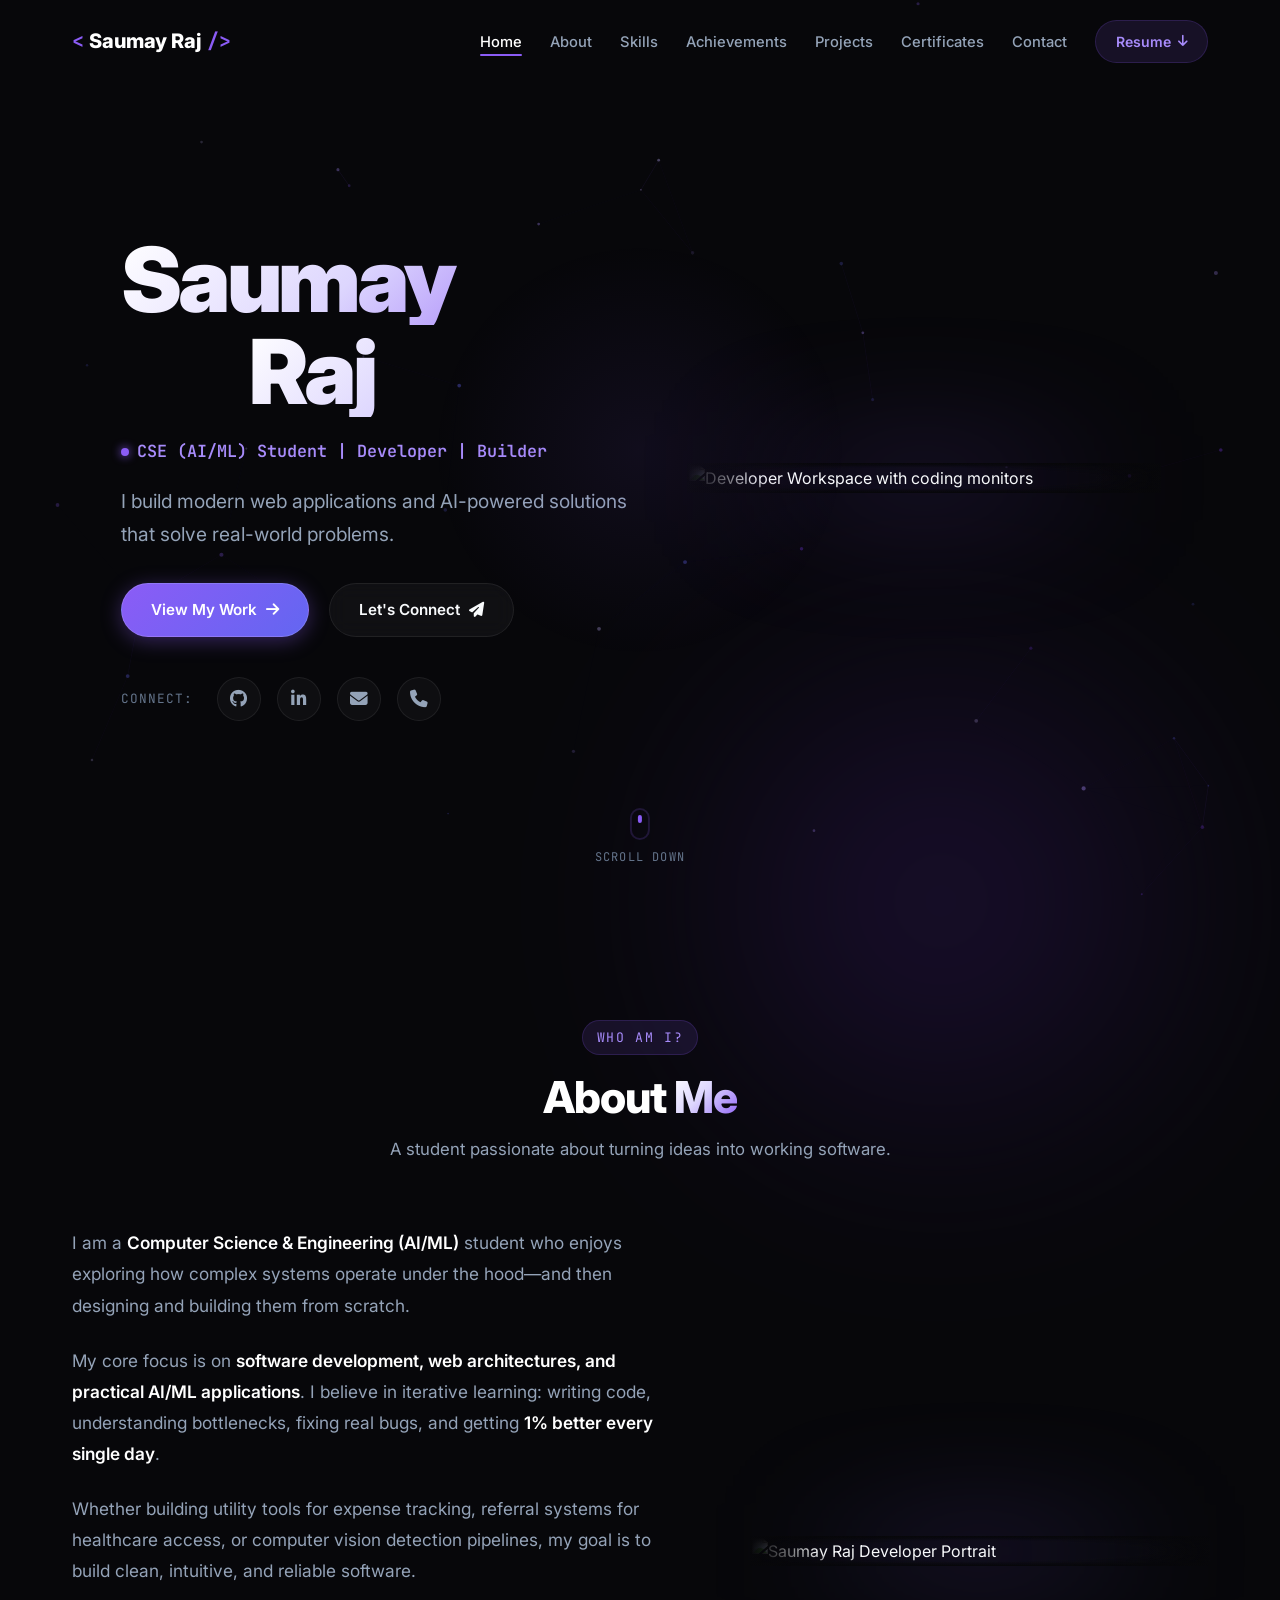
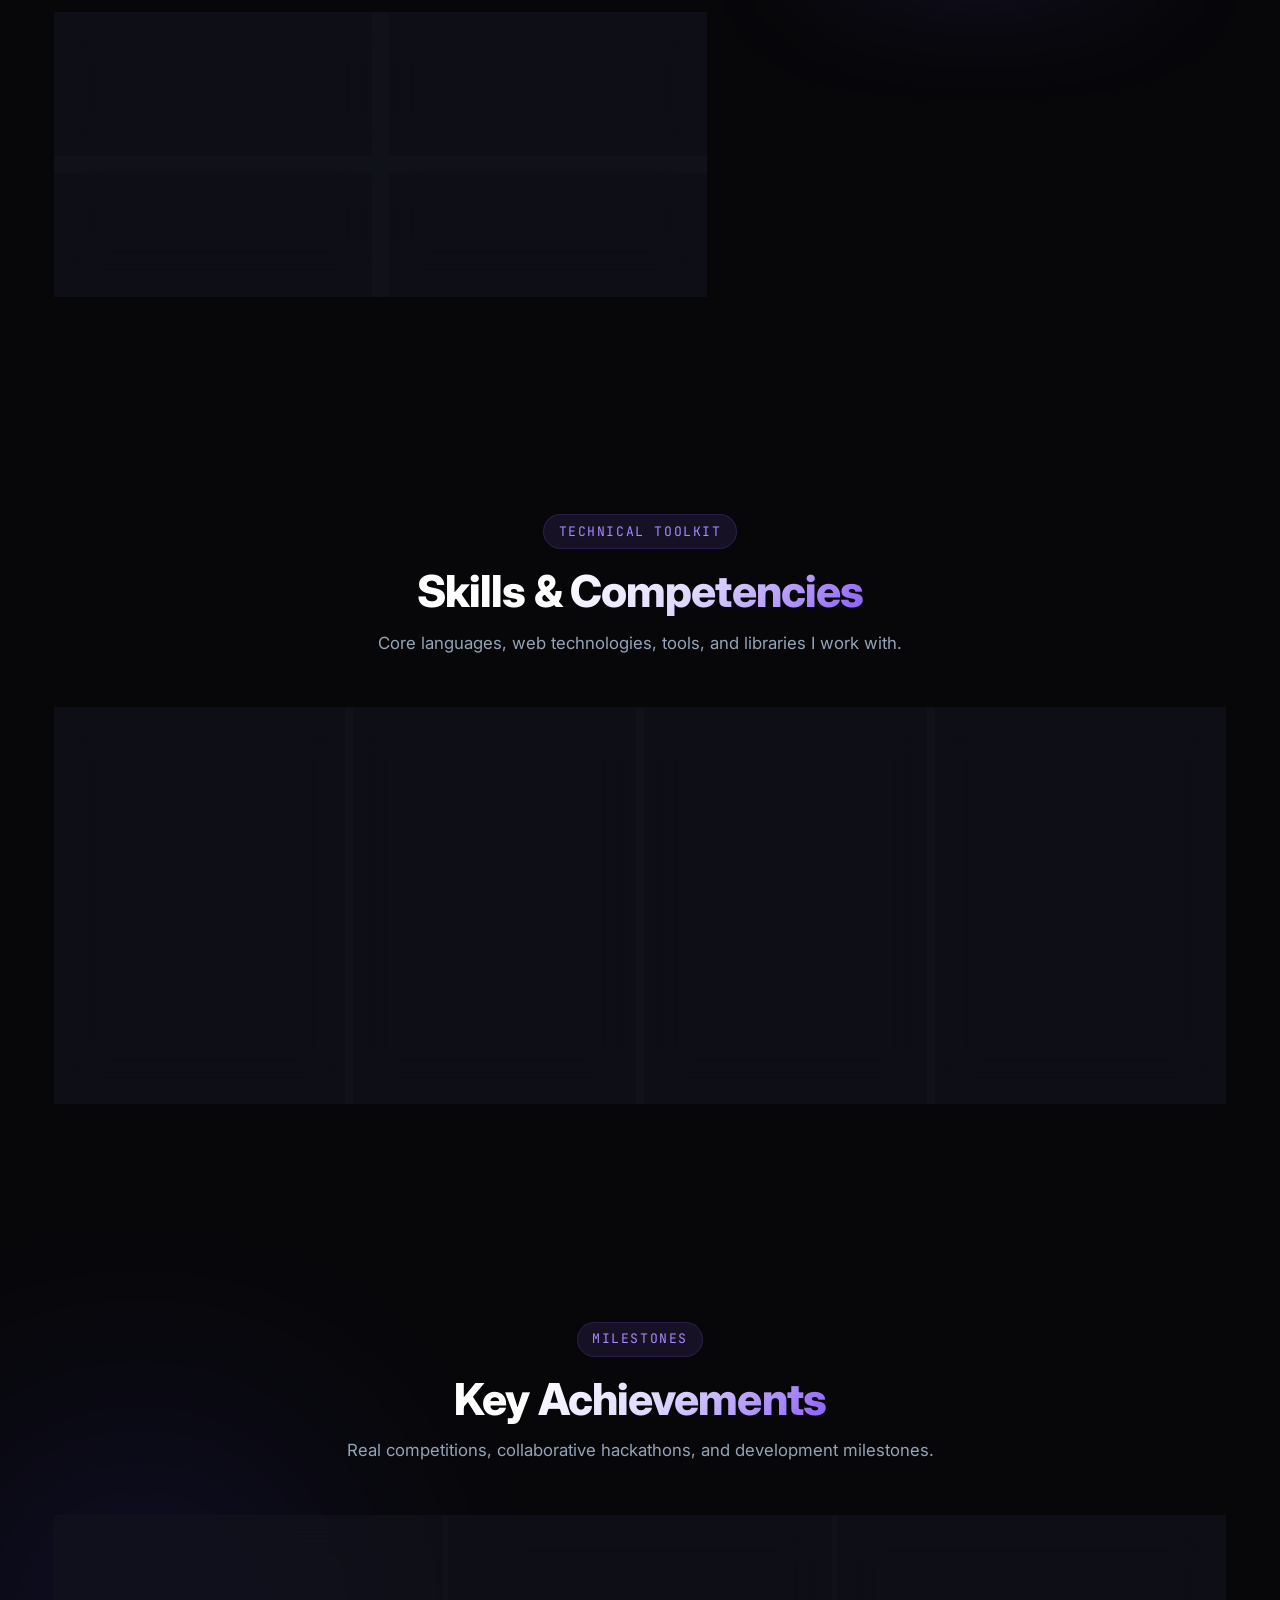
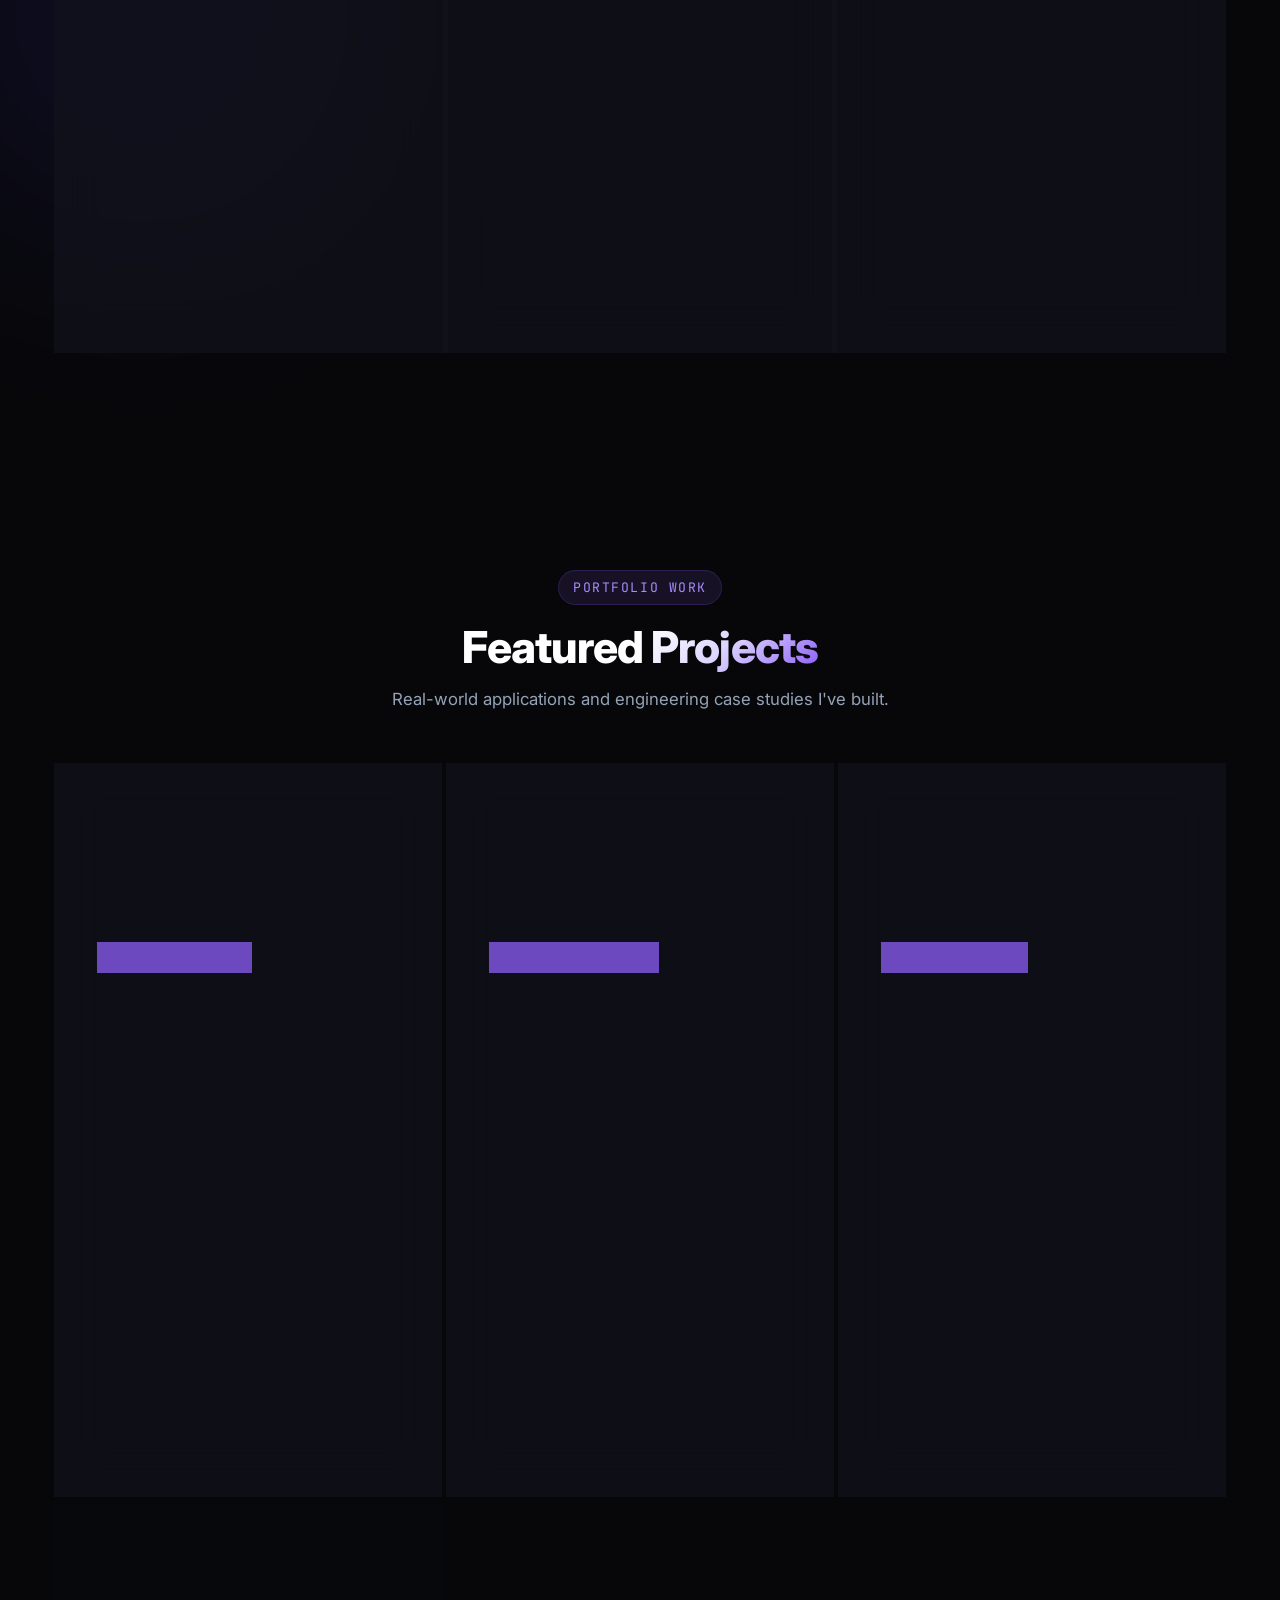
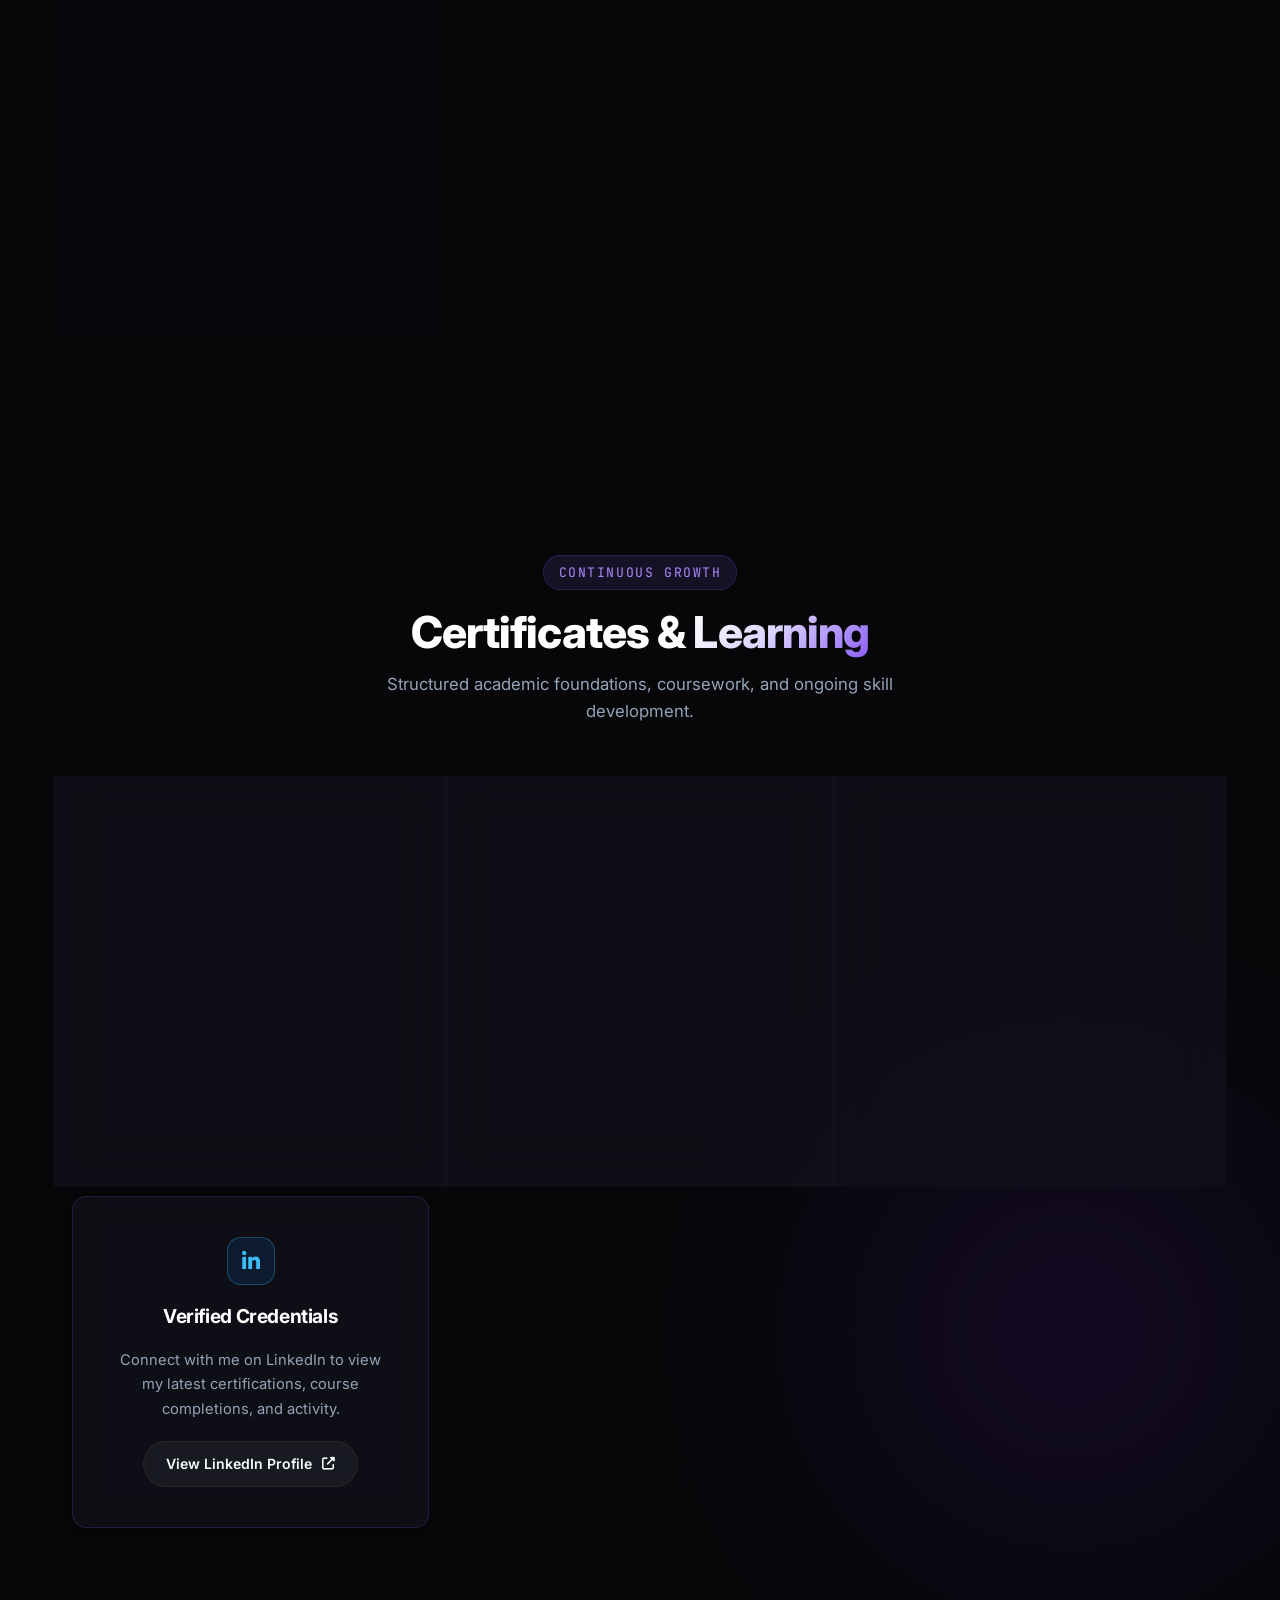
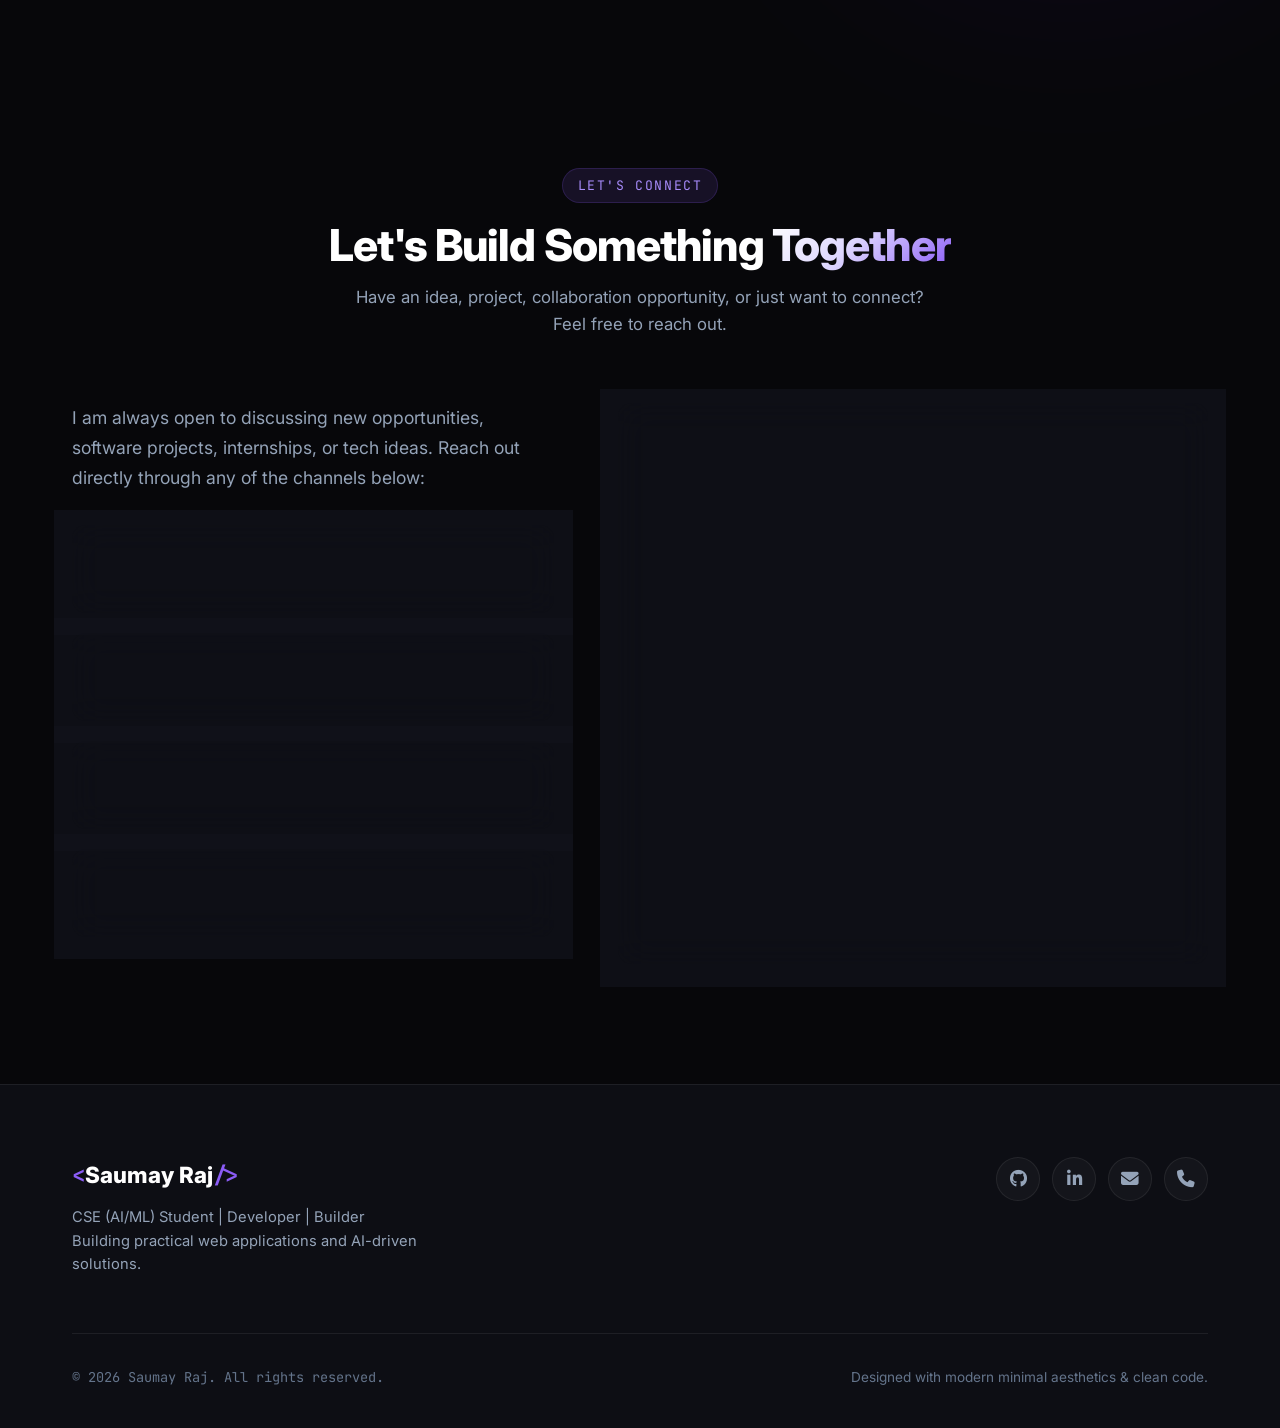
==== index.html @ 91a7c8ef "Add files via upload" ====
<!DOCTYPE html>
<html lang="en">
<head>
  <meta charset="UTF-8" />
  <meta name="viewport" content="width=device-width, initial-scale=1.0" />
  <meta name="description" content="Saumay Raj — CSE (AI/ML) Student at RIT Roorkee, Developer & Builder. Portfolio showcasing real-world projects in Web Development, AI/ML, and Software Engineering." />
  <meta name="keywords" content="Saumay Raj, Portfolio, CSE AIML, Developer, BillSnap Pro, MediBridge, IRIS, Python, React, JavaScript, Roorkee" />
  <meta name="author" content="Saumay Raj" />
  
  <!-- Open Graph / Social Media Preview -->
  <meta property="og:title" content="Saumay Raj — Developer & Builder" />
  <meta property="og:description" content="CSE (AI/ML) student building modern web applications and AI-powered solutions that solve real-world problems." />
  <meta property="og:type" content="website" />
  <meta property="og:image" content="assets/hero_workspace.png" />

  <title>Saumay Raj — Developer & Builder | CSE (AI/ML)</title>

  <!-- Google Fonts -->
  <link rel="preconnect" href="https://fonts.googleapis.com" />
  <link rel="preconnect" href="https://fonts.gstatic.com" crossorigin />
  <link href="https://fonts.googleapis.com/css2?family=Inter:wght@300;400;500;600;700;800;900&family=JetBrains+Mono:wght@400;500;600;700&display=swap" rel="stylesheet" />

  <!-- Font Awesome Icons -->
  <link rel="stylesheet" href="https://cdnjs.cloudflare.com/ajax/libs/font-awesome/6.5.0/css/all.min.css" />

  <!-- Custom Stylesheet -->
  <link rel="stylesheet" href="style.css" />
</head>
<body>

  <!-- Ambient Glow Orbs -->
  <div class="bg-ambient-orb orb-1"></div>
  <div class="bg-ambient-orb orb-2"></div>
  <div class="bg-ambient-orb orb-3"></div>

  <!-- Cursor Ambient Tracker -->
  <div class="cursor-glow" id="cursorGlow"></div>

  <!-- Interactive Purple Constellation Canvas -->
  <canvas id="particleCanvas"></canvas>

  <!-- ───────────────── NAVIGATION ───────────────── -->
  <nav class="navbar" id="navbar">
    <div class="nav-container">
      <a href="#hero" class="nav-logo">
        <span class="nav-logo-accent">&lt;</span>Saumay Raj<span class="nav-logo-accent">/&gt;</span>
      </a>

      <ul class="nav-links" id="navLinks">
        <li><a href="#hero" class="nav-link active">Home</a></li>
        <li><a href="#about" class="nav-link">About</a></li>
        <li><a href="#skills" class="nav-link">Skills</a></li>
        <li><a href="#achievements" class="nav-link">Achievements</a></li>
        <li><a href="#projects" class="nav-link">Projects</a></li>
        <li><a href="#certificates" class="nav-link">Certificates</a></li>
        <li><a href="#contact" class="nav-link">Contact</a></li>
        <li>
          <a href="resume.pdf" target="_blank" class="nav-cta" id="resumeNavBtn">
            Resume <i class="fas fa-arrow-down" style="font-size: 0.8rem;"></i>
          </a>
        </li>
      </ul>

      <button class="hamburger" id="hamburger" aria-label="Toggle navigation menu">
        <span></span><span></span><span></span>
      </button>
    </div>
  </nav>

  <!-- ───────────────── HERO SECTION ───────────────── -->
  <section class="hero" id="hero">
    <div class="section-container">
      <div class="hero-grid">
        
        <!-- Left Column: Deliberate Typography & Intro -->
        <div class="hero-text-col">
          
          <div class="hero-name-container">
            <span class="name-line-1">Saumay</span>
            <span class="name-line-2">Raj</span>
          </div>

          <div class="hero-role-badge">
            <span class="role-dot"></span>
            CSE (AI/ML) Student | Developer | Builder
          </div>

          <p class="hero-desc">
            I build modern web applications and AI-powered solutions that solve real-world problems.
          </p>

          <div class="hero-actions">
            <a href="#projects" class="btn-primary">
              View My Work <i class="fas fa-arrow-right"></i>
            </a>
            <a href="#contact" class="btn-secondary">
              Let's Connect <i class="fas fa-paper-plane"></i>
            </a>
          </div>

          <div class="hero-socials">
            <span class="hero-social-label">Connect:</span>
            <a href="https://github.com/saumayraj621-sudo" target="_blank" class="btn-icon" title="GitHub" aria-label="GitHub">
              <i class="fab fa-github"></i>
            </a>
            <a href="https://www.linkedin.com/in/saumayraj1" target="_blank" class="btn-icon" title="LinkedIn" aria-label="LinkedIn">
              <i class="fab fa-linkedin-in"></i>
            </a>
            <a href="mailto:saumay621@gmail.com" class="btn-icon" title="Email" aria-label="Email">
              <i class="fas fa-envelope"></i>
            </a>
            <a href="tel:7523821525" class="btn-icon" title="Phone" aria-label="Phone">
              <i class="fas fa-phone"></i>
            </a>
          </div>
        </div>

        <!-- Right Column: Seamless Blended Developer Workspace (IMAGE 2) -->
        <div class="hero-blend-wrapper">
          <div class="hero-glow-backdrop"></div>
          <div class="hero-blend-container">
            <img src="assets/hero_workspace.png" alt="Developer Workspace with coding monitors" class="hero-blend-img" />
            <div class="hero-blend-vignette"></div>
          </div>
        </div>

      </div>
    </div>

    <!-- Animated Scroll Down Indicator -->
    <a href="#about" class="scroll-indicator" aria-label="Scroll Down">
      <div class="scroll-mouse">
        <div class="scroll-wheel"></div>
      </div>
      <span>Scroll Down</span>
    </a>
  </section>

  <!-- ───────────────── ABOUT SECTION ───────────────── -->
  <section class="section about-section" id="about">
    <div class="section-container">
      <div class="section-header">
        <span class="section-tag">Who am I?</span>
        <h2 class="section-title">About <span class="gradient-text">Me</span></h2>
        <p class="section-subtitle">A student passionate about turning ideas into working software.</p>
      </div>

      <div class="about-grid">
        
        <!-- Left: Student Narrative & Details -->
        <div class="about-text">
          <p class="about-p">
            I am a <strong>Computer Science & Engineering (AI/ML)</strong> student who enjoys exploring how complex systems operate under the hood—and then designing and building them from scratch.
          </p>
          <p class="about-p">
            My core focus is on <strong>software development, web architectures, and practical AI/ML applications</strong>. I believe in iterative learning: writing code, understanding bottlenecks, fixing real bugs, and getting <strong>1% better every single day</strong>.
          </p>
          <p class="about-p">
            Whether building utility tools for expense tracking, referral systems for healthcare access, or computer vision detection pipelines, my goal is to build clean, intuitive, and reliable software.
          </p>

          <div class="about-highlights-grid">
            <div class="highlight-card glass-card">
              <i class="fas fa-graduation-cap highlight-icon"></i>
              <div class="highlight-info">
                <h4>Education</h4>
                <p>B.Tech in CSE (AI &amp; ML)<br />Roorkee Institute of Technology (RIT)</p>
              </div>
            </div>

            <div class="highlight-card glass-card">
              <i class="fas fa-map-marker-alt highlight-icon"></i>
              <div class="highlight-info">
                <h4>Locations</h4>
                <p>Roorkee, Uttarakhand (College)<br />Muzaffarpur, Bihar (Home)</p>
              </div>
            </div>

            <div class="highlight-card glass-card">
              <i class="fas fa-laptop-code highlight-icon"></i>
              <div class="highlight-info">
                <h4>Focus Areas</h4>
                <p>Web Development, AI/ML, Python, Problem Solving</p>
              </div>
            </div>

            <div class="highlight-card glass-card">
              <i class="fas fa-bolt highlight-icon"></i>
              <div class="highlight-info">
                <h4>Mindset</h4>
                <p>Continuous learning, building practical projects</p>
              </div>
            </div>
          </div>
        </div>

        <!-- Right: Seamless Blended Developer Portrait (IMAGE 1) -->
        <div class="about-blend-wrapper">
          <div class="about-glow-backdrop"></div>
          <div class="about-blend-container">
            <img src="assets/about_portrait.png" alt="Saumay Raj Developer Portrait" class="about-blend-img" />
            <div class="about-blend-vignette"></div>
          </div>
        </div>

      </div>
    </div>
  </section>

  <!-- ───────────────── SKILLS SECTION ───────────────── -->
  <section class="section skills-section" id="skills">
    <div class="section-container">
      <div class="section-header">
        <span class="section-tag">Technical Toolkit</span>
        <h2 class="section-title">Skills &amp; <span class="gradient-text">Competencies</span></h2>
        <p class="section-subtitle">Core languages, web technologies, tools, and libraries I work with.</p>
      </div>

      <div class="skills-grid">
        
        <!-- Category 1: Languages -->
        <div class="skill-category-card glass-card">
          <div class="skill-cat-header">
            <div class="skill-cat-icon">
              <i class="fas fa-terminal"></i>
            </div>
            <h3>Languages</h3>
          </div>
          <div class="skill-items-list">
            <span class="skill-pill"><i class="fab fa-python" style="color:#60a5fa;"></i> Python</span>
            <span class="skill-pill"><i class="fas fa-code" style="color:#a78bfa;"></i> C</span>
            <span class="skill-pill"><i class="fab fa-js-square" style="color:#facc15;"></i> JavaScript</span>
          </div>
        </div>

        <!-- Category 2: Web Development -->
        <div class="skill-category-card glass-card">
          <div class="skill-cat-header">
            <div class="skill-cat-icon">
              <i class="fas fa-globe"></i>
            </div>
            <h3>Web Development</h3>
          </div>
          <div class="skill-items-list">
            <span class="skill-pill"><i class="fab fa-html5" style="color:#f97316;"></i> HTML5</span>
            <span class="skill-pill"><i class="fab fa-css3-alt" style="color:#38bdf8;"></i> CSS3</span>
            <span class="skill-pill"><i class="fab fa-react" style="color:#67e8f9;"></i> React</span>
            <span class="skill-pill"><i class="fas fa-wind" style="color:#38bdf8;"></i> Tailwind CSS</span>
          </div>
        </div>

        <!-- Category 3: AI & Machine Learning -->
        <div class="skill-category-card glass-card">
          <div class="skill-cat-header">
            <div class="skill-cat-icon">
              <i class="fas fa-brain"></i>
            </div>
            <h3>AI &amp; Machine Learning</h3>
          </div>
          <div class="skill-items-list">
            <span class="skill-pill"><i class="fas fa-robot" style="color:#c084fc;"></i> AI/ML Fundamentals</span>
            <span class="skill-pill"><i class="fas fa-chart-line" style="color:#818cf8;"></i> NumPy</span>
            <span class="skill-pill"><i class="fas fa-table" style="color:#a78bfa;"></i> Pandas</span>
            <span class="skill-pill"><i class="fas fa-eye" style="color:#4ade80;"></i> OpenCV</span>
          </div>
        </div>

        <!-- Category 4: Tools & Platforms -->
        <div class="skill-category-card glass-card">
          <div class="skill-cat-header">
            <div class="skill-cat-icon">
              <i class="fas fa-screwdriver-wrench"></i>
            </div>
            <h3>Tools &amp; Platforms</h3>
          </div>
          <div class="skill-items-list">
            <span class="skill-pill"><i class="fab fa-git-alt" style="color:#f87171;"></i> Git</span>
            <span class="skill-pill"><i class="fab fa-github" style="color:#e2e8f0;"></i> GitHub</span>
            <span class="skill-pill"><i class="fas fa-laptop-code" style="color:#38bdf8;"></i> VS Code</span>
            <span class="skill-pill"><i class="fab fa-figma" style="color:#fb7185;"></i> Figma</span>
            <span class="skill-pill"><i class="fas fa-fire" style="color:#fbbf24;"></i> Firebase</span>
          </div>
        </div>

      </div>
    </div>
  </section>

  <!-- ───────────────── ACHIEVEMENTS SECTION ───────────────── -->
  <section class="section achievements-section" id="achievements">
    <div class="section-container">
      <div class="section-header">
        <span class="section-tag">Milestones</span>
        <h2 class="section-title">Key <span class="gradient-text">Achievements</span></h2>
        <p class="section-subtitle">Real competitions, collaborative hackathons, and development milestones.</p>
      </div>

      <div class="achievements-grid">
        
        <!-- Achievement 1: Hackathon -->
        <div class="achievement-card glass-card">
          <div class="achievement-top">
            <div class="achievement-icon">
              <i class="fas fa-trophy"></i>
            </div>
            <span class="achievement-badge">Hackathon</span>
          </div>
          <h3>24-Hour Intensive Hackathon</h3>
          <p>
            Collaborated in a high-pressure 24-hour hackathon environment, ideating, architecting, and prototyping a functional tech solution under strict time constraints.
          </p>
          <div class="achievement-meta">
            <i class="fas fa-clock"></i> Rapid Prototyping &amp; Collaborative Development
          </div>
        </div>

        <!-- Achievement 2: Product Building -->
        <div class="achievement-card glass-card">
          <div class="achievement-top">
            <div class="achievement-icon">
              <i class="fas fa-rocket"></i>
            </div>
            <span class="achievement-badge">Open Source</span>
          </div>
          <h3>Independent Product Development</h3>
          <p>
            Conceptualized, engineered, and published real utility applications like BillSnap Pro and MediBridge, focusing on user-centered utility and clean architecture.
          </p>
          <div class="achievement-meta">
            <i class="fas fa-code-branch"></i> End-to-End Project Execution
          </div>
        </div>

        <!-- Achievement 3: Computer Vision & AI Exploration -->
        <div class="achievement-card glass-card">
          <div class="achievement-top">
            <div class="achievement-icon">
              <i class="fas fa-microchip"></i>
            </div>
            <span class="achievement-badge">Applied AI</span>
          </div>
          <h3>Applied Computer Vision Engineering</h3>
          <p>
            Developed the IRIS road inspection pipeline using Python and OpenCV to detect and log infrastructure anomalies from camera data streams.
          </p>
          <div class="achievement-meta">
            <i class="fas fa-camera"></i> Vision Pipeline Engineering
          </div>
        </div>

      </div>
    </div>
  </section>

  <!-- ───────────────── FEATURED PROJECTS SECTION ───────────────── -->
  <section class="section projects-section" id="projects">
    <div class="section-container">
      <div class="section-header">
        <span class="section-tag">Portfolio Work</span>
        <h2 class="section-title">Featured <span class="gradient-text">Projects</span></h2>
        <p class="section-subtitle">Real-world applications and engineering case studies I've built.</p>
      </div>

      <div class="projects-grid">
        
        <!-- Project 1: BillSnap Pro -->
        <div class="project-card glass-card">
          <a href="billsnap.html" class="project-thumb-link">
            <img src="assets/billsnap_thumbnail.jpg" alt="BillSnap Pro Document &amp; Expense Manager" class="project-thumb" />
            <div class="project-thumb-overlay">
              <span class="project-overlay-pill">Client-Side Tool</span>
            </div>
          </a>
          <div class="project-card-body">
            <h3 class="project-title">
              BillSnap Pro
              <a href="https://github.com/saumayraj621-sudo/BILLSNAPP" target="_blank" class="btn-icon" title="View Source on GitHub" style="width:34px; height:34px; font-size:0.9rem;">
                <i class="fab fa-github"></i>
              </a>
            </h3>
            <div class="project-tagline">Smart Bill &amp; Receipt to PDF Management Tool</div>
            <p class="project-desc">
              A utility web application that converts multi-image bills and receipts into clean, structured, compressed PDFs under 2MB for seamless expense reporting and record-keeping.
            </p>
            <div class="project-tech-tags">
              <span class="project-tech-tag">JavaScript</span>
              <span class="project-tech-tag">HTML5</span>
              <span class="project-tech-tag">CSS3</span>
              <span class="project-tech-tag">PDF Generation</span>
              <span class="project-tech-tag">Compression</span>
            </div>
            <div class="project-card-footer">
              <div class="project-links">
                <a href="https://github.com/saumayraj621-sudo/BILLSNAPP" target="_blank" class="project-link-btn">
                  <i class="fab fa-github"></i> Code
                </a>
              </div>
              <a href="billsnap.html" class="project-view-cta">
                View Case Study <i class="fas fa-arrow-right"></i>
              </a>
            </div>
          </div>
        </div>

        <!-- Project 2: MediBridge -->
        <div class="project-card glass-card">
          <a href="medibridge.html" class="project-thumb-link">
            <img src="assets/medibridge_thumbnail.jpg" alt="MediBridge Healthcare Outreach Platform" class="project-thumb" />
            <div class="project-thumb-overlay">
              <span class="project-overlay-pill">Healthcare Web App</span>
            </div>
          </a>
          <div class="project-card-body">
            <h3 class="project-title">
              MediBridge
              <a href="https://github.com/saumayraj621-sudo/MediBridge" target="_blank" class="btn-icon" title="View Source on GitHub" style="width:34px; height:34px; font-size:0.9rem;">
                <i class="fab fa-github"></i>
              </a>
            </h3>
            <div class="project-tagline">Unified Health Referral &amp; Rural Outreach Platform</div>
            <p class="project-desc">
              A multi-tier medical referral portal connecting rural Primary Health Centers, community workers, and district hospital doctors to bridge healthcare diagnostics.
            </p>
            <div class="project-tech-tags">
              <span class="project-tech-tag">JavaScript ES6+</span>
              <span class="project-tech-tag">Multi-Role Portals</span>
              <span class="project-tech-tag">Responsive UI</span>
              <span class="project-tech-tag">Vercel</span>
            </div>
            <div class="project-card-footer">
              <div class="project-links">
                <a href="https://medibridge-greyhats.vercel.app/" target="_blank" class="project-link-btn">
                  <i class="fas fa-external-link-alt"></i> Live Demo
                </a>
                <a href="https://github.com/saumayraj621-sudo/MediBridge" target="_blank" class="project-link-btn">
                  <i class="fab fa-github"></i> Code
                </a>
              </div>
              <a href="medibridge.html" class="project-view-cta">
                View Case Study <i class="fas fa-arrow-right"></i>
              </a>
            </div>
          </div>
        </div>

        <!-- Project 3: IRIS (Intelligent Road Inspection System) -->
        <div class="project-card glass-card">
          <a href="iris.html" class="project-thumb-link">
            <img src="assets/iris_thumbnail.jpg" alt="IRIS Intelligent Road Inspection System" class="project-thumb" />
            <div class="project-thumb-overlay">
              <span class="project-overlay-pill">Computer Vision</span>
            </div>
          </a>
          <div class="project-card-body">
            <h3 class="project-title">
              IRIS
              <a href="https://github.com/saumayraj621-sudo/IRIS" target="_blank" class="btn-icon" title="View Source on GitHub" style="width:34px; height:34px; font-size:0.9rem;">
                <i class="fab fa-github"></i>
              </a>
            </h3>
            <div class="project-tagline">Intelligent Road Inspection &amp; Anomaly Detection</div>
            <p class="project-desc">
              A computer vision pipeline engineered to detect road surface irregularities and potholes from video/camera feeds, providing automated logs for maintenance tracking.
            </p>
            <div class="project-tech-tags">
              <span class="project-tech-tag">Python</span>
              <span class="project-tech-tag">OpenCV</span>
              <span class="project-tech-tag">AI/ML Vision</span>
              <span class="project-tech-tag">Image Processing</span>
            </div>
            <div class="project-card-footer">
              <div class="project-links">
                <a href="https://github.com/saumayraj621-sudo/IRIS" target="_blank" class="project-link-btn">
                  <i class="fab fa-github"></i> Code
                </a>
              </div>
              <a href="iris.html" class="project-view-cta">
                View Case Study <i class="fas fa-arrow-right"></i>
              </a>
            </div>
          </div>
        </div>

        <!-- Project 4: Extensible Coming Soon Card -->
        <div class="project-card-soon glass-card">
          <div class="project-soon-icon">
            <i class="fas fa-layer-group"></i>
          </div>
          <h3>More In Progress</h3>
          <p>Currently working on new full-stack and AI-driven applications. Projects will be added here as they launch.</p>
        </div>

      </div>
    </div>
  </section>

  <!-- ───────────────── CERTIFICATES & LEARNING SECTION ───────────────── -->
  <section class="section certificates-section" id="certificates">
    <div class="section-container">
      <div class="section-header">
        <span class="section-tag">Continuous Growth</span>
        <h2 class="section-title">Certificates &amp; <span class="gradient-text">Learning</span></h2>
        <p class="section-subtitle">Structured academic foundations, coursework, and ongoing skill development.</p>
      </div>

      <div class="certificates-grid">
        
        <!-- Coursework Track 1 -->
        <div class="cert-card glass-card">
          <div class="cert-header">
            <div class="cert-icon">
              <i class="fas fa-code-branch"></i>
            </div>
            <div class="cert-title-group">
              <h3>Data Structures &amp; Algorithms</h3>
              <span>Academic Coursework</span>
            </div>
          </div>
          <p>
            Rigorous study in algorithmic complexity, arrays, linked lists, trees, graphs, sorting, searching, and problem-solving fundamentals in C and Python.
          </p>
          <div class="cert-topics">
            <span class="cert-topic-tag">Algorithms</span>
            <span class="cert-topic-tag">Problem Solving</span>
            <span class="cert-topic-tag">Data Structures</span>
          </div>
        </div>

        <!-- Coursework Track 2 -->
        <div class="cert-card glass-card">
          <div class="cert-header">
            <div class="cert-icon">
              <i class="fas fa-brain"></i>
            </div>
            <div class="cert-title-group">
              <h3>Machine Learning Foundations</h3>
              <span>AI/ML Core Curriculum</span>
            </div>
          </div>
          <p>
            Study of machine learning paradigms, supervised and unsupervised techniques, mathematical principles, matrix computations with NumPy, and data manipulation with Pandas.
          </p>
          <div class="cert-topics">
            <span class="cert-topic-tag">Supervised Learning</span>
            <span class="cert-topic-tag">NumPy</span>
            <span class="cert-topic-tag">Pandas</span>
          </div>
        </div>

        <!-- Coursework Track 3 -->
        <div class="cert-card glass-card">
          <div class="cert-header">
            <div class="cert-icon">
              <i class="fas fa-laptop-code"></i>
            </div>
            <div class="cert-title-group">
              <h3>Full-Stack Web Engineering</h3>
              <span>Hands-on Project Learning</span>
            </div>
          </div>
          <p>
            Self-driven development building modern responsive user interfaces with HTML5, CSS3, JavaScript, React components, and integrating REST APIs.
          </p>
          <div class="cert-topics">
            <span class="cert-topic-tag">Frontend</span>
            <span class="cert-topic-tag">JavaScript ES6+</span>
            <span class="cert-topic-tag">React</span>
          </div>
        </div>

        <!-- LinkedIn Certifications CTA -->
        <div class="cert-cta-card glass-card">
          <div class="cert-icon" style="background: rgba(10, 102, 194, 0.15); color: #38bdf8; border-color: rgba(56, 189, 248, 0.3);">
            <i class="fab fa-linkedin-in"></i>
          </div>
          <h3>Verified Credentials</h3>
          <p>Connect with me on LinkedIn to view my latest certifications, course completions, and activity.</p>
          <a href="https://www.linkedin.com/in/saumayraj1" target="_blank" class="btn-secondary" style="padding: 0.65rem 1.4rem; font-size: 0.88rem;">
            View LinkedIn Profile <i class="fas fa-external-link-alt" style="font-size: 0.8rem;"></i>
          </a>
        </div>

      </div>
    </div>
  </section>

  <!-- ───────────────── CONTACT SECTION ───────────────── -->
  <section class="section contact-section" id="contact">
    <div class="section-container">
      <div class="section-header">
        <span class="section-tag">Let's Connect</span>
        <h2 class="section-title">Let's Build Something <span class="gradient-text">Together</span></h2>
        <p class="section-subtitle">Have an idea, project, collaboration opportunity, or just want to connect? Feel free to reach out.</p>
      </div>

      <div class="contact-grid">
        
        <!-- Left: Contact Details -->
        <div class="contact-info-col">
          <p class="contact-lead">
            I am always open to discussing new opportunities, software projects, internships, or tech ideas. Reach out directly through any of the channels below:
          </p>

          <div class="contact-cards-stack">
            
            <a href="mailto:saumay621@gmail.com" class="contact-info-card glass-card">
              <div class="contact-card-icon">
                <i class="fas fa-envelope"></i>
              </div>
              <div class="contact-card-details">
                <span class="contact-card-label">Email</span>
                <span class="contact-card-value">saumay621@gmail.com</span>
              </div>
            </a>

            <a href="tel:7523821525" class="contact-info-card glass-card">
              <div class="contact-card-icon">
                <i class="fas fa-phone"></i>
              </div>
              <div class="contact-card-details">
                <span class="contact-card-label">Phone</span>
                <span class="contact-card-value">+91 75238 21525</span>
              </div>
            </a>

            <div class="contact-info-card glass-card">
              <div class="contact-card-icon">
                <i class="fas fa-map-marker-alt"></i>
              </div>
              <div class="contact-card-details">
                <span class="contact-card-label">Location</span>
                <span class="contact-card-value">Roorkee, Uttarakhand, India</span>
              </div>
            </div>

            <div class="contact-info-card glass-card">
              <div class="contact-card-icon">
                <i class="fab fa-github"></i>
              </div>
              <div class="contact-card-details">
                <span class="contact-card-label">GitHub</span>
                <span class="contact-card-value">github.com/saumayraj621-sudo</span>
              </div>
            </div>

          </div>
        </div>

        <!-- Right: Contact Form -->
        <div class="contact-form-card glass-card">
          <h3 class="form-title">Send a Message</h3>
          
          <form id="contactForm">
            <div class="form-grid">
              <div class="form-group">
                <label for="name" class="form-label">Your Name</label>
                <input type="text" id="name" name="name" class="form-input" placeholder="e.g. Alex Smith" required />
              </div>

              <div class="form-group">
                <label for="email" class="form-label">Your Email</label>
                <input type="email" id="email" name="email" class="form-input" placeholder="e.g. alex@example.com" required />
              </div>
            </div>

            <div class="form-group full-width">
              <label for="subject" class="form-label">Subject</label>
              <input type="text" id="subject" name="subject" class="form-input" placeholder="e.g. Collaboration / Project Inquiry" required />
            </div>

            <div class="form-group full-width">
              <label for="message" class="form-label">Message</label>
              <textarea id="message" name="message" class="form-textarea" placeholder="Tell me about your project or message..." required></textarea>
            </div>

            <button type="submit" class="btn-primary" style="width: 100%;">
              <i class="fas fa-paper-plane"></i> Send Message
            </button>

            <div class="form-feedback" id="formSuccess">
              <i class="fas fa-check-circle"></i>
              <span>Thank you! Your message has been prepared. I'll get back to you soon.</span>
            </div>
          </form>
        </div>

      </div>
    </div>
  </section>

  <!-- ───────────────── FOOTER ───────────────── -->
  <footer class="footer">
    <div class="section-container">
      <div class="footer-top">
        <div class="footer-brand">
          <div class="footer-logo">
            <span class="nav-logo-accent">&lt;</span>Saumay Raj<span class="nav-logo-accent">/&gt;</span>
          </div>
          <p class="footer-tagline">
            CSE (AI/ML) Student | Developer | Builder<br />
            Building practical web applications and AI-driven solutions.
          </p>
        </div>

        <div class="footer-socials">
          <a href="https://github.com/saumayraj621-sudo" target="_blank" class="btn-icon" title="GitHub" aria-label="GitHub">
            <i class="fab fa-github"></i>
          </a>
          <a href="https://www.linkedin.com/in/saumayraj1" target="_blank" class="btn-icon" title="LinkedIn" aria-label="LinkedIn">
            <i class="fab fa-linkedin-in"></i>
          </a>
          <a href="mailto:saumay621@gmail.com" class="btn-icon" title="Email" aria-label="Email">
            <i class="fas fa-envelope"></i>
          </a>
          <a href="tel:7523821525" class="btn-icon" title="Phone" aria-label="Phone">
            <i class="fas fa-phone"></i>
          </a>
        </div>
      </div>

      <div class="footer-bottom">
        <div class="footer-copy">
          &copy; <span id="currentYear">2026</span> Saumay Raj. All rights reserved.
        </div>
        <div class="footer-credits">
          Designed with modern minimal aesthetics &amp; clean code.
        </div>
      </div>
    </div>
  </footer>

  <!-- Back to top button -->
  <button class="back-to-top" id="backToTop" aria-label="Back to top">
    <i class="fas fa-arrow-up"></i>
  </button>

  <!-- JavaScript -->
  <script src="script.js"></script>
</body>
</html>
---- style.css ----
/* ==========================================================================
   SAUMAY RAJ - MASTER PORTFOLIO DESIGN SYSTEM
   Dark Black / Deep Navy + Royal Purple / Violet Accent
   Premium, Minimal, Developer-Focused, Recruiter-Friendly
   ========================================================================== */

/* ── Reset & CSS Variables ── */
*, *::before, *::after {
  margin: 0;
  padding: 0;
  box-sizing: border-box;
}

:root {
  /* Theme Backgrounds */
  --bg-primary: #07070a;
  --bg-secondary: #0d0e14;
  --bg-tertiary: #12131c;
  --bg-card: rgba(18, 19, 28, 0.7);
  --bg-card-hover: rgba(26, 28, 42, 0.85);
  --bg-glass: rgba(13, 14, 20, 0.75);

  /* Accent Colors (Purple / Violet Palette) */
  --accent-primary: #8b5cf6;       /* Vibrant Purple */
  --accent-secondary: #7c3aed;     /* Deep Violet */
  --accent-light: #a78bfa;         /* Soft Lavender */
  --accent-glow: rgba(139, 92, 246, 0.35);
  --accent-subtle: rgba(139, 92, 246, 0.12);
  --accent-cyan: #38bdf8;          /* Electric Cyan highlight */

  /* Borders & Dividers */
  --border-subtle: rgba(255, 255, 255, 0.07);
  --border-card: rgba(139, 92, 246, 0.18);
  --border-hover: rgba(139, 92, 246, 0.45);

  /* Typography Colors */
  --text-primary: #f8fafc;
  --text-secondary: #94a3b8;
  --text-muted: #64748b;
  --text-light: #ffffff;

  /* Gradients */
  --gradient-text: linear-gradient(135deg, #ffffff 0%, #ddd6fe 45%, #8b5cf6 100%);
  --gradient-accent: linear-gradient(135deg, #8b5cf6 0%, #6366f1 100%);
  --gradient-card: linear-gradient(180deg, rgba(25, 27, 40, 0.6) 0%, rgba(13, 14, 22, 0.8) 100%);
  --gradient-glow: radial-gradient(circle at center, rgba(139, 92, 246, 0.18) 0%, transparent 70%);

  /* Shadows & Glows */
  --shadow-sm: 0 4px 12px rgba(0, 0, 0, 0.4);
  --shadow-md: 0 10px 30px rgba(0, 0, 0, 0.6);
  --shadow-glow: 0 0 40px rgba(139, 92, 246, 0.2);
  --shadow-glow-strong: 0 0 60px rgba(139, 92, 246, 0.35);

  /* Fonts & Radius */
  --font-main: 'Inter', -apple-system, BlinkMacSystemFont, 'Segoe UI', Roboto, sans-serif;
  --font-mono: 'JetBrains Mono', 'Fira Code', monospace;
  --radius-sm: 8px;
  --radius-md: 14px;
  --radius-lg: 20px;
  --radius-full: 9999px;

  /* Transitions */
  --transition-fast: 0.2s cubic-bezier(0.4, 0, 0.2, 1);
  --transition-normal: 0.3s cubic-bezier(0.4, 0, 0.2, 1);
  --transition-smooth: 0.4s cubic-bezier(0.16, 1, 0.3, 1);
}

html {
  scroll-behavior: smooth;
  scroll-padding-top: 80px;
}

body {
  font-family: var(--font-main);
  background-color: var(--bg-primary);
  color: var(--text-primary);
  line-height: 1.65;
  overflow-x: hidden;
  position: relative;
  -webkit-font-smoothing: antialiased;
  -moz-osx-font-smoothing: grayscale;
}

/* ── Typography Utilities ── */
h1, h2, h3, h4, h5, h6 {
  color: var(--text-light);
  font-weight: 700;
  letter-spacing: -0.02em;
  line-height: 1.2;
}

a {
  text-decoration: none;
  color: inherit;
  transition: var(--transition-normal);
}

ul {
  list-style: none;
}

img {
  max-width: 100%;
  height: auto;
  display: block;
}

button {
  cursor: pointer;
  border: none;
  background: none;
  font-family: inherit;
  font-size: inherit;
}

.gradient-text {
  background: var(--gradient-text);
  -webkit-background-clip: text;
  -webkit-text-fill-color: transparent;
  display: inline-block;
}

/* ── Custom Scrollbar ── */
::-webkit-scrollbar {
  width: 8px;
}
::-webkit-scrollbar-track {
  background: var(--bg-primary);
}
::-webkit-scrollbar-thumb {
  background: #25283b;
  border-radius: 4px;
}
::-webkit-scrollbar-thumb:hover {
  background: var(--accent-secondary);
}

/* ── Cursor Ambient Glow ── */
.cursor-glow {
  position: fixed;
  width: 450px;
  height: 450px;
  border-radius: 50%;
  background: radial-gradient(circle, rgba(139, 92, 246, 0.08) 0%, transparent 65%);
  pointer-events: none;
  z-index: 9999;
  transform: translate(-50%, -50%);
  transition: transform 0.06s ease-out;
}
@media (max-width: 768px) {
  .cursor-glow { display: none; }
}

/* ── Background Particle Canvas ── */
#particleCanvas {
  position: fixed;
  top: 0;
  left: 0;
  width: 100%;
  height: 100%;
  pointer-events: none;
  z-index: 0;
  opacity: 0.6;
}

/* ── Background Atmospheric Blur Orbs ── */
.bg-ambient-orb {
  position: absolute;
  border-radius: 50%;
  filter: blur(130px);
  pointer-events: none;
  z-index: 0;
  opacity: 0.28;
}
.orb-1 {
  top: 8%;
  right: 5%;
  width: 550px;
  height: 550px;
  background: radial-gradient(circle, #7c3aed 0%, transparent 70%);
}
.orb-2 {
  top: 38%;
  left: -100px;
  width: 480px;
  height: 480px;
  background: radial-gradient(circle, #4f46e5 0%, transparent 70%);
}
.orb-3 {
  top: 75%;
  right: -50px;
  width: 520px;
  height: 520px;
  background: radial-gradient(circle, #6d28d9 0%, transparent 70%);
}

/* ── Layout Container ── */
.section-container {
  max-width: 1200px;
  margin: 0 auto;
  padding: 0 2rem;
  position: relative;
  z-index: 1;
}

.section {
  padding: 7.5rem 0;
  position: relative;
  z-index: 1;
}

.section-header {
  text-align: center;
  margin-bottom: 4rem;
}

.section-tag {
  display: inline-flex;
  align-items: center;
  gap: 0.5rem;
  font-family: var(--font-mono);
  font-size: 0.82rem;
  text-transform: uppercase;
  letter-spacing: 0.12em;
  color: var(--accent-light);
  background: var(--accent-subtle);
  border: 1px solid var(--border-card);
  padding: 0.35rem 0.9rem;
  border-radius: var(--radius-full);
  margin-bottom: 1rem;
}

.section-title {
  font-size: clamp(2rem, 4vw, 2.75rem);
  font-weight: 800;
  color: var(--text-light);
}

.section-subtitle {
  color: var(--text-secondary);
  font-size: 1.05rem;
  max-width: 600px;
  margin: 0.75rem auto 0;
}

/* ── Glass Cards & UI Elements ── */
.glass-card {
  background: var(--bg-card);
  backdrop-filter: blur(16px);
  -webkit-backdrop-filter: blur(16px);
  border: 1px solid var(--border-card);
  border-radius: var(--radius-md);
  box-shadow: var(--shadow-sm);
  transition: var(--transition-smooth);
}

.glass-card:hover {
  border-color: var(--border-hover);
  background: var(--bg-card-hover);
  box-shadow: var(--shadow-glow);
}

/* ── Buttons ── */
.btn-primary {
  display: inline-flex;
  align-items: center;
  justify-content: center;
  gap: 0.6rem;
  background: var(--gradient-accent);
  color: #ffffff;
  font-weight: 600;
  font-size: 0.95rem;
  padding: 0.85rem 1.8rem;
  border-radius: var(--radius-full);
  box-shadow: 0 4px 20px rgba(139, 92, 246, 0.35);
  transition: var(--transition-normal);
  border: 1px solid rgba(255, 255, 255, 0.15);
}

.btn-primary:hover {
  transform: translateY(-3px);
  box-shadow: 0 8px 30px rgba(139, 92, 246, 0.55);
  color: #ffffff;
}

.btn-secondary {
  display: inline-flex;
  align-items: center;
  justify-content: center;
  gap: 0.6rem;
  background: rgba(255, 255, 255, 0.04);
  color: var(--text-primary);
  font-weight: 600;
  font-size: 0.95rem;
  padding: 0.85rem 1.8rem;
  border-radius: var(--radius-full);
  border: 1px solid var(--border-subtle);
  backdrop-filter: blur(10px);
  transition: var(--transition-normal);
}

.btn-secondary:hover {
  background: var(--accent-subtle);
  border-color: var(--accent-primary);
  color: #ffffff;
  transform: translateY(-3px);
}

.btn-icon {
  width: 44px;
  height: 44px;
  border-radius: var(--radius-full);
  display: inline-flex;
  align-items: center;
  justify-content: center;
  background: rgba(255, 255, 255, 0.03);
  border: 1px solid var(--border-subtle);
  color: var(--text-secondary);
  font-size: 1.1rem;
  transition: var(--transition-normal);
}

.btn-icon:hover {
  color: #ffffff;
  background: var(--accent-subtle);
  border-color: var(--accent-primary);
  transform: translateY(-2px);
  box-shadow: 0 0 15px var(--accent-glow);
}

/* ==========================================================================
   NAVIGATION
   ========================================================================== */
.navbar {
  position: fixed;
  top: 0;
  left: 0;
  width: 100%;
  z-index: 1000;
  padding: 1.25rem 0;
  transition: var(--transition-normal);
}

.navbar.scrolled {
  padding: 0.85rem 0;
  background: rgba(7, 7, 10, 0.85);
  backdrop-filter: blur(20px);
  -webkit-backdrop-filter: blur(20px);
  border-bottom: 1px solid var(--border-subtle);
  box-shadow: 0 10px 30px rgba(0, 0, 0, 0.4);
}

.nav-container {
  max-width: 1200px;
  margin: 0 auto;
  padding: 0 2rem;
  display: flex;
  align-items: center;
  justify-content: space-between;
}

.nav-logo {
  font-size: 1.25rem;
  font-weight: 800;
  color: var(--text-light);
  letter-spacing: -0.01em;
  display: flex;
  align-items: center;
  gap: 0.35rem;
}

.nav-logo-accent {
  color: var(--accent-primary);
  font-family: var(--font-mono);
  font-weight: 700;
}

.nav-links {
  display: flex;
  align-items: center;
  gap: 1.75rem;
}

.nav-link {
  color: var(--text-secondary);
  font-size: 0.92rem;
  font-weight: 500;
  transition: var(--transition-fast);
  position: relative;
  padding: 0.3rem 0;
}

.nav-link:hover, .nav-link.active {
  color: var(--text-light);
}

.nav-link::after {
  content: '';
  position: absolute;
  bottom: 0;
  left: 0;
  width: 0;
  height: 2px;
  background: var(--accent-primary);
  transition: width 0.3s ease;
  border-radius: 2px;
}

.nav-link:hover::after, .nav-link.active::after {
  width: 100%;
}

.nav-cta {
  display: inline-flex;
  align-items: center;
  gap: 0.45rem;
  background: rgba(139, 92, 246, 0.12);
  color: var(--accent-light);
  border: 1px solid var(--border-card);
  padding: 0.55rem 1.2rem;
  border-radius: var(--radius-full);
  font-size: 0.88rem;
  font-weight: 600;
  transition: var(--transition-normal);
}

.nav-cta:hover {
  background: var(--accent-primary);
  color: #ffffff;
  border-color: var(--accent-primary);
  box-shadow: 0 0 20px rgba(139, 92, 246, 0.4);
  transform: translateY(-1px);
}

.hamburger {
  display: none;
  flex-direction: column;
  gap: 5px;
  padding: 5px;
  cursor: pointer;
}

.hamburger span {
  width: 24px;
  height: 2px;
  background: var(--text-primary);
  transition: var(--transition-fast);
  border-radius: 2px;
}

/* ==========================================================================
   HERO SECTION
   ========================================================================== */
.hero {
  min-height: 100vh;
  display: flex;
  align-items: center;
  position: relative;
  padding: 8.5rem 0 5rem;
  overflow: hidden;
}

.hero-grid {
  display: grid;
  grid-template-columns: 1.05fr 0.95fr;
  gap: 3rem;
  align-items: center;
}

/* ── Deliberate Two-Line Name Composition ── */
.hero-name-container {
  margin-bottom: 1.25rem;
  user-select: none;
}

.name-line-1 {
  display: block;
  font-size: clamp(3.2rem, 7vw, 5.8rem);
  font-weight: 900;
  line-height: 1;
  letter-spacing: -0.04em;
  background: var(--gradient-text);
  -webkit-background-clip: text;
  -webkit-text-fill-color: transparent;
}

.name-line-2 {
  display: block;
  font-size: clamp(3.2rem, 7vw, 5.8rem);
  font-weight: 900;
  line-height: 1;
  letter-spacing: -0.04em;
  background: var(--gradient-text);
  -webkit-background-clip: text;
  -webkit-text-fill-color: transparent;
  /* Deliberate offset: "Raj" starts underneath the "m" of "Saumay" */
  margin-left: clamp(4.5rem, 10vw, 8.5rem);
  margin-top: 0.15rem;
}

.hero-role-badge {
  display: inline-flex;
  align-items: center;
  gap: 0.5rem;
  font-family: var(--font-mono);
  font-size: clamp(0.85rem, 1.5vw, 1.05rem);
  color: var(--accent-light);
  margin-bottom: 1.25rem;
  font-weight: 600;
}

.hero-role-badge .role-dot {
  width: 8px;
  height: 8px;
  border-radius: 50%;
  background: var(--accent-primary);
  box-shadow: 0 0 10px var(--accent-primary);
}

.hero-desc {
  font-size: clamp(1.05rem, 1.8vw, 1.2rem);
  color: var(--text-secondary);
  max-width: 520px;
  line-height: 1.7;
  margin-bottom: 2rem;
}

.hero-actions {
  display: flex;
  align-items: center;
  gap: 1.25rem;
  margin-bottom: 2.5rem;
  flex-wrap: wrap;
}

.hero-socials {
  display: flex;
  align-items: center;
  gap: 1rem;
}

.hero-social-label {
  font-family: var(--font-mono);
  font-size: 0.8rem;
  color: var(--text-muted);
  text-transform: uppercase;
  letter-spacing: 0.08em;
  margin-right: 0.5rem;
}

/* ==========================================================================
   SEAMLESS NATURAL IMAGE BLENDING (NO FRAMES, NO BORDERS, NO CARDS)
   ========================================================================== */

/* ── Hero Image 2 Blend (Developer Workspace) ── */
.hero-blend-wrapper {
  position: relative;
  display: flex;
  justify-content: center;
  align-items: center;
  width: 100%;
  max-width: 560px;
  margin: 0 auto;
  border: none;
  background: transparent;
  box-shadow: none;
}

.hero-glow-backdrop {
  position: absolute;
  top: 50%;
  left: 50%;
  transform: translate(-50%, -50%);
  width: 125%;
  height: 125%;
  background: radial-gradient(circle at center, rgba(139, 92, 246, 0.45) 0%, rgba(124, 58, 237, 0.22) 45%, transparent 70%);
  filter: blur(65px);
  pointer-events: none;
  z-index: 0;
}

.hero-blend-container {
  position: relative;
  width: 100%;
  z-index: 1;
  background: transparent;
  border: none;
  box-shadow: none;
}

.hero-blend-img {
  width: 100%;
  height: auto;
  display: block;
  object-fit: contain;
  border: none;
  border-radius: 0;
  box-shadow: none;
  /* Multi-stage feathering mask so all rectangular edges fade naturally into background */
  -webkit-mask-image: radial-gradient(ellipse 82% 78% at 50% 50%, black 40%, rgba(0,0,0,0.85) 60%, rgba(0,0,0,0.3) 80%, transparent 100%);
  mask-image: radial-gradient(ellipse 82% 78% at 50% 50%, black 40%, rgba(0,0,0,0.85) 60%, rgba(0,0,0,0.3) 80%, transparent 100%);
  filter: drop-shadow(0 0 35px rgba(139, 92, 246, 0.3));
}

.hero-blend-vignette {
  position: absolute;
  inset: -2px;
  background: 
    radial-gradient(ellipse 88% 82% at 50% 50%, transparent 40%, rgba(7, 7, 10, 0.75) 75%, var(--bg-primary) 100%),
    linear-gradient(to bottom, var(--bg-primary) 0%, transparent 14%, transparent 86%, var(--bg-primary) 100%),
    linear-gradient(to right, var(--bg-primary) 0%, transparent 14%, transparent 86%, var(--bg-primary) 100%);
  pointer-events: none;
}

/* ── About Image 1 Blend (Developer Portrait) ── */
.about-blend-wrapper {
  position: relative;
  display: flex;
  justify-content: center;
  align-items: center;
  width: 100%;
  max-width: 500px;
  margin: 0 auto;
  border: none;
  background: transparent;
  box-shadow: none;
}

.about-glow-backdrop {
  position: absolute;
  top: 50%;
  left: 50%;
  transform: translate(-50%, -50%);
  width: 125%;
  height: 125%;
  background: radial-gradient(circle at center, rgba(139, 92, 246, 0.4) 0%, rgba(99, 102, 241, 0.2) 45%, transparent 70%);
  filter: blur(60px);
  pointer-events: none;
  z-index: 0;
}

.about-blend-container {
  position: relative;
  width: 100%;
  z-index: 1;
  background: transparent;
  border: none;
  box-shadow: none;
}

.about-blend-img {
  width: 100%;
  height: auto;
  display: block;
  object-fit: contain;
  border: none;
  border-radius: 0;
  box-shadow: none;
  -webkit-mask-image: radial-gradient(ellipse 82% 78% at 50% 50%, black 40%, rgba(0,0,0,0.85) 60%, rgba(0,0,0,0.3) 80%, transparent 100%);
  mask-image: radial-gradient(ellipse 82% 78% at 50% 50%, black 40%, rgba(0,0,0,0.85) 60%, rgba(0,0,0,0.3) 80%, transparent 100%);
  filter: drop-shadow(0 0 35px rgba(139, 92, 246, 0.28));
}

.about-blend-vignette {
  position: absolute;
  inset: -2px;
  background: 
    radial-gradient(ellipse 88% 82% at 50% 50%, transparent 40%, rgba(7, 7, 10, 0.75) 75%, var(--bg-primary) 100%),
    linear-gradient(to bottom, var(--bg-primary) 0%, transparent 14%, transparent 86%, var(--bg-primary) 100%),
    linear-gradient(to right, var(--bg-primary) 0%, transparent 14%, transparent 86%, var(--bg-primary) 100%);
  pointer-events: none;
}

/* ── Scroll Down Indicator ── */
.scroll-indicator {
  position: absolute;
  bottom: 2rem;
  left: 50%;
  transform: translateX(-50%);
  display: flex;
  flex-direction: column;
  align-items: center;
  gap: 0.5rem;
  color: var(--text-muted);
  font-family: var(--font-mono);
  font-size: 0.75rem;
  letter-spacing: 0.1em;
  text-transform: uppercase;
  transition: var(--transition-normal);
}

.scroll-indicator:hover {
  color: var(--accent-light);
}

.scroll-mouse {
  width: 20px;
  height: 32px;
  border: 2px solid var(--border-card);
  border-radius: 12px;
  display: flex;
  justify-content: center;
  padding-top: 5px;
}

.scroll-wheel {
  width: 4px;
  height: 8px;
  background: var(--accent-primary);
  border-radius: 2px;
  animation: scrollWheel 2s infinite ease-in-out;
}

@keyframes scrollWheel {
  0% { transform: translateY(0); opacity: 1; }
  50% { transform: translateY(8px); opacity: 0.3; }
  100% { transform: translateY(0); opacity: 1; }
}

/* ==========================================================================
   ABOUT SECTION
   ========================================================================== */
.about-grid {
  display: grid;
  grid-template-columns: 1.15fr 0.85fr;
  gap: 4rem;
  align-items: center;
}

.about-text {
  display: flex;
  flex-direction: column;
  gap: 1.5rem;
}

.about-p {
  color: var(--text-secondary);
  font-size: 1.08rem;
  line-height: 1.8;
}

.about-p strong {
  color: var(--text-light);
  font-weight: 600;
}

.about-highlights-grid {
  display: grid;
  grid-template-columns: repeat(2, 1fr);
  gap: 1.25rem;
  margin-top: 1rem;
}

.highlight-card {
  padding: 1.25rem;
  display: flex;
  align-items: flex-start;
  gap: 1rem;
}

.highlight-icon {
  font-size: 1.4rem;
  color: var(--accent-primary);
  margin-top: 0.2rem;
}

.highlight-info h4 {
  font-size: 0.98rem;
  margin-bottom: 0.25rem;
}

.highlight-info p {
  font-size: 0.88rem;
  color: var(--text-muted);
  line-height: 1.4;
}

/* ==========================================================================
   SKILLS SECTION
   ========================================================================== */
.skills-grid {
  display: grid;
  grid-template-columns: repeat(auto-fit, minmax(260px, 1fr));
  gap: 1.75rem;
}

.skill-category-card {
  padding: 2rem;
  display: flex;
  flex-direction: column;
  height: 100%;
}

.skill-cat-header {
  display: flex;
  align-items: center;
  gap: 1rem;
  margin-bottom: 1.5rem;
  padding-bottom: 1rem;
  border-bottom: 1px solid var(--border-subtle);
}

.skill-cat-icon {
  width: 44px;
  height: 44px;
  border-radius: var(--radius-md);
  background: var(--accent-subtle);
  border: 1px solid var(--border-card);
  color: var(--accent-light);
  display: flex;
  align-items: center;
  justify-content: center;
  font-size: 1.25rem;
}

.skill-cat-header h3 {
  font-size: 1.15rem;
  color: var(--text-light);
}

.skill-items-list {
  display: flex;
  flex-wrap: wrap;
  gap: 0.65rem;
}

.skill-pill {
  font-family: var(--font-mono);
  font-size: 0.85rem;
  color: var(--text-secondary);
  background: rgba(255, 255, 255, 0.03);
  border: 1px solid var(--border-subtle);
  padding: 0.45rem 0.95rem;
  border-radius: var(--radius-sm);
  transition: var(--transition-fast);
  display: inline-flex;
  align-items: center;
  gap: 0.4rem;
}

.skill-pill:hover {
  color: var(--text-light);
  background: var(--accent-subtle);
  border-color: var(--accent-primary);
  transform: translateY(-2px);
}

/* ==========================================================================
   ACHIEVEMENTS SECTION
   ========================================================================== */
.achievements-grid {
  display: grid;
  grid-template-columns: repeat(auto-fit, minmax(320px, 1fr));
  gap: 2rem;
}

.achievement-card {
  padding: 2.25rem;
  display: flex;
  flex-direction: column;
  gap: 1.25rem;
  position: relative;
  overflow: hidden;
}

.achievement-top {
  display: flex;
  align-items: center;
  justify-content: space-between;
}

.achievement-badge {
  font-family: var(--font-mono);
  font-size: 0.78rem;
  color: var(--accent-light);
  background: var(--accent-subtle);
  border: 1px solid var(--border-card);
  padding: 0.25rem 0.75rem;
  border-radius: var(--radius-full);
}

.achievement-icon {
  font-size: 2rem;
  color: var(--accent-primary);
}

.achievement-card h3 {
  font-size: 1.25rem;
  color: var(--text-light);
  line-height: 1.35;
}

.achievement-card p {
  color: var(--text-secondary);
  font-size: 0.95rem;
  line-height: 1.6;
}

.achievement-meta {
  margin-top: auto;
  padding-top: 1rem;
  border-top: 1px solid var(--border-subtle);
  font-family: var(--font-mono);
  font-size: 0.82rem;
  color: var(--text-muted);
  display: flex;
  align-items: center;
  gap: 0.5rem;
}

/* ==========================================================================
   FEATURED PROJECTS SECTION
   ========================================================================== */
.projects-grid {
  display: grid;
  grid-template-columns: repeat(auto-fit, minmax(350px, 1fr));
  gap: 2.5rem;
}

.project-card {
  border-radius: var(--radius-lg);
  overflow: hidden;
  display: flex;
  flex-direction: column;
  transition: transform 0.35s cubic-bezier(0.16, 1, 0.3, 1), box-shadow 0.35s ease, border-color 0.35s ease;
  position: relative;
}

.project-card:hover {
  transform: translateY(-8px) scale(1.01);
  box-shadow: 0 20px 40px rgba(0, 0, 0, 0.7), var(--shadow-glow);
  border-color: var(--border-hover);
}

.project-thumb-link {
  display: block;
  position: relative;
  aspect-ratio: 16 / 10;
  overflow: hidden;
  background: #0d0f18;
}

.project-thumb {
  width: 100%;
  height: 100%;
  object-fit: cover;
  object-position: center top;
  transition: transform 0.6s cubic-bezier(0.16, 1, 0.3, 1);
}

.project-card:hover .project-thumb {
  transform: scale(1.05);
}

.project-thumb-overlay {
  position: absolute;
  inset: 0;
  background: linear-gradient(180deg, transparent 40%, rgba(7, 7, 10, 0.9) 100%);
  display: flex;
  align-items: flex-end;
  padding: 1.5rem;
  opacity: 0.9;
  transition: opacity 0.3s ease;
}

.project-card:hover .project-thumb-overlay {
  opacity: 1;
}

.project-overlay-pill {
  font-family: var(--font-mono);
  font-size: 0.75rem;
  font-weight: 600;
  text-transform: uppercase;
  letter-spacing: 0.08em;
  color: #ffffff;
  background: rgba(139, 92, 246, 0.85);
  padding: 0.35rem 0.85rem;
  border-radius: var(--radius-full);
  backdrop-filter: blur(8px);
}

.project-card-body {
  padding: 2rem;
  display: flex;
  flex-direction: column;
  flex-grow: 1;
}

.project-title {
  font-size: 1.4rem;
  font-weight: 700;
  color: var(--text-light);
  margin-bottom: 0.5rem;
  display: flex;
  align-items: center;
  justify-content: space-between;
}

.project-tagline {
  font-family: var(--font-mono);
  font-size: 0.85rem;
  color: var(--accent-light);
  margin-bottom: 1rem;
}

.project-desc {
  color: var(--text-secondary);
  font-size: 0.94rem;
  line-height: 1.65;
  margin-bottom: 1.5rem;
  flex-grow: 1;
}

.project-tech-tags {
  display: flex;
  flex-wrap: wrap;
  gap: 0.5rem;
  margin-bottom: 1.75rem;
}

.project-tech-tag {
  font-family: var(--font-mono);
  font-size: 0.76rem;
  color: var(--text-muted);
  background: rgba(255, 255, 255, 0.02);
  border: 1px solid var(--border-subtle);
  padding: 0.25rem 0.65rem;
  border-radius: 4px;
}

.project-card-footer {
  display: flex;
  align-items: center;
  justify-content: space-between;
  padding-top: 1.25rem;
  border-top: 1px solid var(--border-subtle);
}

.project-links {
  display: flex;
  align-items: center;
  gap: 0.75rem;
}

.project-link-btn {
  display: inline-flex;
  align-items: center;
  gap: 0.4rem;
  font-size: 0.85rem;
  font-weight: 600;
  color: var(--text-secondary);
  transition: var(--transition-fast);
}

.project-link-btn:hover {
  color: var(--accent-light);
}

.project-view-cta {
  font-family: var(--font-mono);
  font-size: 0.82rem;
  font-weight: 700;
  color: var(--accent-light);
  display: inline-flex;
  align-items: center;
  gap: 0.4rem;
  transition: var(--transition-fast);
}

.project-view-cta:hover {
  color: #ffffff;
  transform: translateX(3px);
}

/* ── Coming Soon Placeholder ── */
.project-card-soon {
  border: 1px dashed var(--border-card);
  display: flex;
  flex-direction: column;
  align-items: center;
  justify-content: center;
  text-align: center;
  padding: 3rem 2rem;
  min-height: 400px;
  background: rgba(13, 14, 22, 0.3);
}

.project-soon-icon {
  font-size: 2.5rem;
  color: var(--accent-light);
  margin-bottom: 1.25rem;
  opacity: 0.7;
}

.project-card-soon h3 {
  font-size: 1.25rem;
  margin-bottom: 0.5rem;
}

.project-card-soon p {
  color: var(--text-muted);
  font-size: 0.9rem;
  max-width: 260px;
}

/* ==========================================================================
   CERTIFICATES & LEARNING SECTION
   ========================================================================== */
.certificates-grid {
  display: grid;
  grid-template-columns: repeat(auto-fit, minmax(320px, 1fr));
  gap: 2rem;
}

.cert-card {
  padding: 2.25rem;
  display: flex;
  flex-direction: column;
  gap: 1.25rem;
}

.cert-header {
  display: flex;
  align-items: center;
  gap: 1rem;
}

.cert-icon {
  width: 48px;
  height: 48px;
  border-radius: var(--radius-md);
  background: var(--accent-subtle);
  border: 1px solid var(--border-card);
  color: var(--accent-light);
  display: flex;
  align-items: center;
  justify-content: center;
  font-size: 1.3rem;
}

.cert-title-group h3 {
  font-size: 1.15rem;
  color: var(--text-light);
}

.cert-title-group span {
  font-size: 0.85rem;
  color: var(--text-muted);
  font-family: var(--font-mono);
}

.cert-card p {
  color: var(--text-secondary);
  font-size: 0.94rem;
  line-height: 1.6;
}

.cert-topics {
  display: flex;
  flex-wrap: wrap;
  gap: 0.5rem;
}

.cert-topic-tag {
  font-family: var(--font-mono);
  font-size: 0.78rem;
  color: var(--text-secondary);
  background: rgba(255, 255, 255, 0.03);
  border: 1px solid var(--border-subtle);
  padding: 0.25rem 0.7rem;
  border-radius: 4px;
}

.cert-cta-card {
  border: 1px solid var(--border-card);
  display: flex;
  flex-direction: column;
  align-items: center;
  justify-content: center;
  text-align: center;
  padding: 2.5rem 2rem;
  gap: 1.25rem;
}

.cert-cta-card h3 {
  font-size: 1.2rem;
}

.cert-cta-card p {
  color: var(--text-secondary);
  font-size: 0.92rem;
  max-width: 280px;
}

/* ==========================================================================
   CONTACT SECTION
   ========================================================================== */
.contact-grid {
  display: grid;
  grid-template-columns: 0.9fr 1.1fr;
  gap: 4rem;
  align-items: start;
}

.contact-info-col {
  display: flex;
  flex-direction: column;
  gap: 2rem;
}

.contact-lead {
  color: var(--text-secondary);
  font-size: 1.1rem;
  line-height: 1.7;
}

.contact-cards-stack {
  display: flex;
  flex-direction: column;
  gap: 1.25rem;
}

.contact-info-card {
  padding: 1.25rem 1.5rem;
  display: flex;
  align-items: center;
  gap: 1.25rem;
  text-decoration: none;
}

.contact-card-icon {
  width: 46px;
  height: 46px;
  border-radius: var(--radius-md);
  background: var(--accent-subtle);
  border: 1px solid var(--border-card);
  color: var(--accent-light);
  display: flex;
  align-items: center;
  justify-content: center;
  font-size: 1.2rem;
  flex-shrink: 0;
}

.contact-card-details {
  display: flex;
  flex-direction: column;
}

.contact-card-label {
  font-family: var(--font-mono);
  font-size: 0.75rem;
  color: var(--text-muted);
  text-transform: uppercase;
  letter-spacing: 0.08em;
}

.contact-card-value {
  color: var(--text-light);
  font-weight: 600;
  font-size: 0.98rem;
}

/* ── Contact Form ── */
.contact-form-card {
  padding: 2.5rem;
}

.form-title {
  font-size: 1.4rem;
  margin-bottom: 1.5rem;
  color: var(--text-light);
}

.form-grid {
  display: grid;
  grid-template-columns: 1fr 1fr;
  gap: 1.25rem;
}

.form-group {
  display: flex;
  flex-direction: column;
  gap: 0.5rem;
  margin-bottom: 1.25rem;
}

.form-group.full-width {
  grid-column: 1 / -1;
}

.form-label {
  font-size: 0.88rem;
  font-weight: 500;
  color: var(--text-secondary);
}

.form-input, .form-textarea {
  width: 100%;
  background: rgba(7, 7, 10, 0.6);
  border: 1px solid var(--border-subtle);
  border-radius: var(--radius-sm);
  padding: 0.85rem 1.1rem;
  color: var(--text-light);
  font-family: inherit;
  font-size: 0.95rem;
  transition: var(--transition-normal);
}

.form-input:focus, .form-textarea:focus {
  outline: none;
  border-color: var(--accent-primary);
  box-shadow: 0 0 15px var(--accent-glow);
  background: rgba(13, 14, 22, 0.8);
}

.form-textarea {
  resize: vertical;
  min-height: 130px;
}

.form-feedback {
  display: none;
  margin-top: 1rem;
  padding: 0.85rem 1.25rem;
  border-radius: var(--radius-sm);
  font-size: 0.9rem;
  font-weight: 500;
  align-items: center;
  gap: 0.6rem;
}

.form-feedback.success {
  display: flex;
  background: rgba(34, 197, 94, 0.12);
  border: 1px solid rgba(34, 197, 94, 0.3);
  color: #4ade80;
}

/* ==========================================================================
   FOOTER
   ========================================================================== */
.footer {
  background: var(--bg-secondary);
  border-top: 1px solid var(--border-subtle);
  padding: 4.5rem 0 2.5rem;
  position: relative;
  z-index: 1;
}

.footer-top {
  display: flex;
  justify-content: space-between;
  align-items: flex-start;
  margin-bottom: 3.5rem;
  flex-wrap: wrap;
  gap: 2rem;
}

.footer-brand {
  max-width: 380px;
}

.footer-logo {
  font-size: 1.4rem;
  font-weight: 800;
  color: var(--text-light);
  margin-bottom: 0.75rem;
}

.footer-tagline {
  color: var(--text-secondary);
  font-size: 0.92rem;
  line-height: 1.6;
}

.footer-socials {
  display: flex;
  gap: 0.75rem;
}

.footer-bottom {
  padding-top: 2rem;
  border-top: 1px solid var(--border-subtle);
  display: flex;
  justify-content: space-between;
  align-items: center;
  color: var(--text-muted);
  font-size: 0.85rem;
  flex-wrap: wrap;
  gap: 1rem;
}

.footer-copy {
  font-family: var(--font-mono);
}

/* ── Back to Top Button ── */
.back-to-top {
  position: fixed;
  bottom: 2rem;
  right: 2rem;
  width: 44px;
  height: 44px;
  border-radius: var(--radius-full);
  background: var(--bg-card);
  border: 1px solid var(--border-card);
  color: var(--text-primary);
  display: flex;
  align-items: center;
  justify-content: center;
  z-index: 999;
  opacity: 0;
  visibility: hidden;
  transform: translateY(10px);
  transition: var(--transition-normal);
  box-shadow: var(--shadow-sm);
}

.back-to-top.visible {
  opacity: 1;
  visibility: visible;
  transform: translateY(0);
}

.back-to-top:hover {
  background: var(--accent-primary);
  color: #ffffff;
  border-color: var(--accent-primary);
  box-shadow: 0 0 20px rgba(139, 92, 246, 0.5);
  transform: translateY(-3px);
}

/* ==========================================================================
   PROJECT DETAIL PAGES (Case Studies)
   ========================================================================== */
.case-study-hero {
  padding: 8.5rem 0 3.5rem;
  border-bottom: 1px solid var(--border-subtle);
  background: radial-gradient(circle at 50% 0%, rgba(139, 92, 246, 0.12) 0%, transparent 60%);
}

.case-study-back {
  display: inline-flex;
  align-items: center;
  gap: 0.5rem;
  font-family: var(--font-mono);
  font-size: 0.85rem;
  color: var(--accent-light);
  text-transform: uppercase;
  letter-spacing: 0.08em;
  margin-bottom: 2rem;
  transition: var(--transition-fast);
}

.case-study-back:hover {
  color: #ffffff;
  transform: translateX(-4px);
}

.case-study-title {
  font-size: clamp(2.5rem, 5vw, 3.75rem);
  font-weight: 800;
  margin-bottom: 0.75rem;
}

.case-study-tagline {
  font-family: var(--font-mono);
  font-size: clamp(1rem, 2vw, 1.2rem);
  color: var(--accent-light);
  margin-bottom: 2rem;
}

.case-study-actions {
  display: flex;
  gap: 1rem;
  flex-wrap: wrap;
}

.case-study-content-grid {
  display: grid;
  grid-template-columns: 1.15fr 0.85fr;
  gap: 3.5rem;
  padding: 4rem 0;
  align-items: start;
}

.case-study-section-block {
  margin-bottom: 3rem;
}

.case-study-section-block h3 {
  font-size: 1.35rem;
  color: var(--text-light);
  margin-bottom: 1.25rem;
  display: flex;
  align-items: center;
  gap: 0.65rem;
  padding-bottom: 0.65rem;
  border-bottom: 1px solid var(--border-subtle);
}

.case-study-section-block h3 i {
  color: var(--accent-primary);
}

.case-study-section-block p {
  color: var(--text-secondary);
  font-size: 1.02rem;
  line-height: 1.8;
  margin-bottom: 1rem;
}

.case-study-feature-list {
  display: flex;
  flex-direction: column;
  gap: 1rem;
}

.case-study-feature-item {
  display: flex;
  align-items: flex-start;
  gap: 0.85rem;
  color: var(--text-secondary);
  font-size: 0.98rem;
  line-height: 1.6;
}

.case-study-feature-item i {
  color: var(--accent-primary);
  margin-top: 0.25rem;
  font-size: 0.9rem;
}

.showcase-gallery {
  display: flex;
  flex-direction: column;
  gap: 1.75rem;
}

.showcase-img-card {
  border-radius: var(--radius-md);
  overflow: hidden;
  border: 1px solid var(--border-card);
  background: var(--bg-secondary);
  box-shadow: var(--shadow-sm);
  transition: var(--transition-normal);
}

.showcase-img-card:hover {
  border-color: var(--accent-primary);
  box-shadow: var(--shadow-glow);
}

.showcase-img-card img {
  width: 100%;
  height: auto;
  display: block;
}

.showcase-caption {
  padding: 0.75rem 1rem;
  font-family: var(--font-mono);
  font-size: 0.78rem;
  color: var(--text-muted);
  text-align: center;
  background: rgba(7, 7, 10, 0.6);
  border-top: 1px solid var(--border-subtle);
}

/* ==========================================================================
   RESPONSIVE BREAKPOINTS
   ========================================================================== */
@media (max-width: 1024px) {
  .hero-grid {
    grid-template-columns: 1fr;
    gap: 3.5rem;
    text-align: left;
  }
  .hero-blend-wrapper {
    order: -1;
    max-width: 440px;
    margin: 0 auto;
  }
  .about-grid {
    grid-template-columns: 1fr;
    gap: 3rem;
  }
  .about-blend-wrapper {
    max-width: 400px;
    margin: 0 auto;
  }
  .case-study-content-grid {
    grid-template-columns: 1fr;
  }
}

@media (max-width: 768px) {
  .section {
    padding: 5rem 0;
  }
  .navbar {
    padding: 1rem 0;
  }
  .hamburger {
    display: flex;
    z-index: 1001;
  }
  .hamburger.active span:nth-child(1) {
    transform: translateY(7px) rotate(45deg);
  }
  .hamburger.active span:nth-child(2) {
    opacity: 0;
  }
  .hamburger.active span:nth-child(3) {
    transform: translateY(-7px) rotate(-45deg);
  }
  .nav-links {
    position: fixed;
    top: 0;
    right: -100%;
    width: 80%;
    max-width: 320px;
    height: 100vh;
    background: var(--bg-secondary);
    border-left: 1px solid var(--border-subtle);
    flex-direction: column;
    justify-content: center;
    align-items: flex-start;
    padding: 2.5rem;
    gap: 1.75rem;
    box-shadow: -20px 0 40px rgba(0,0,0,0.8);
    transition: right 0.35s ease;
    z-index: 1000;
  }
  .nav-links.open {
    right: 0;
  }
  .contact-grid {
    grid-template-columns: 1fr;
    gap: 3rem;
  }
  .form-grid {
    grid-template-columns: 1fr;
  }
  .about-highlights-grid {
    grid-template-columns: 1fr;
  }
  .name-line-1, .name-line-2 {
    font-size: clamp(2.8rem, 12vw, 4.2rem);
  }
  .name-line-2 {
    margin-left: clamp(3rem, 15vw, 5.5rem);
  }
}

/* ── Entrance Animations ── */
.reveal-on-scroll {
  opacity: 0;
  transform: translateY(24px);
  transition: opacity 0.5s ease-out, transform 0.5s cubic-bezier(0.16, 1, 0.3, 1);
}

.reveal-on-scroll.is-revealed {
  opacity: 1;
  transform: translateY(0);
}
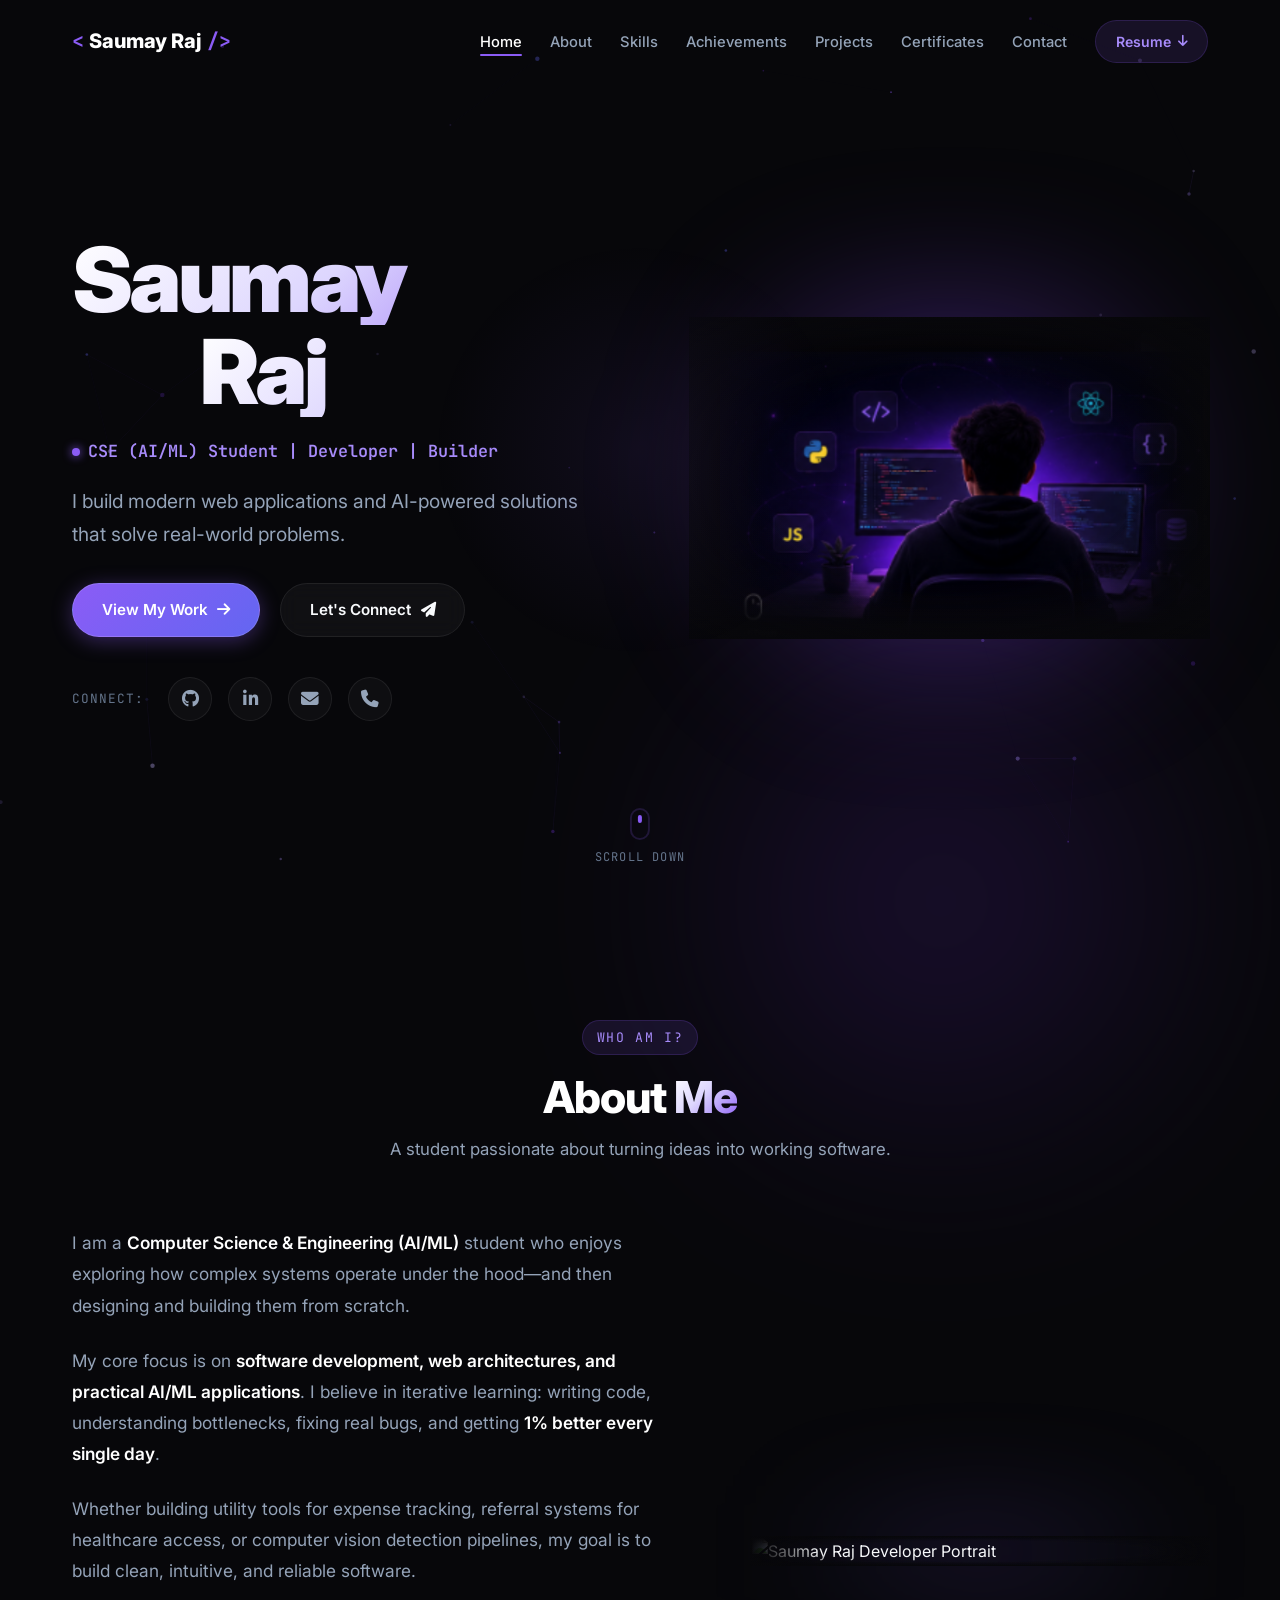
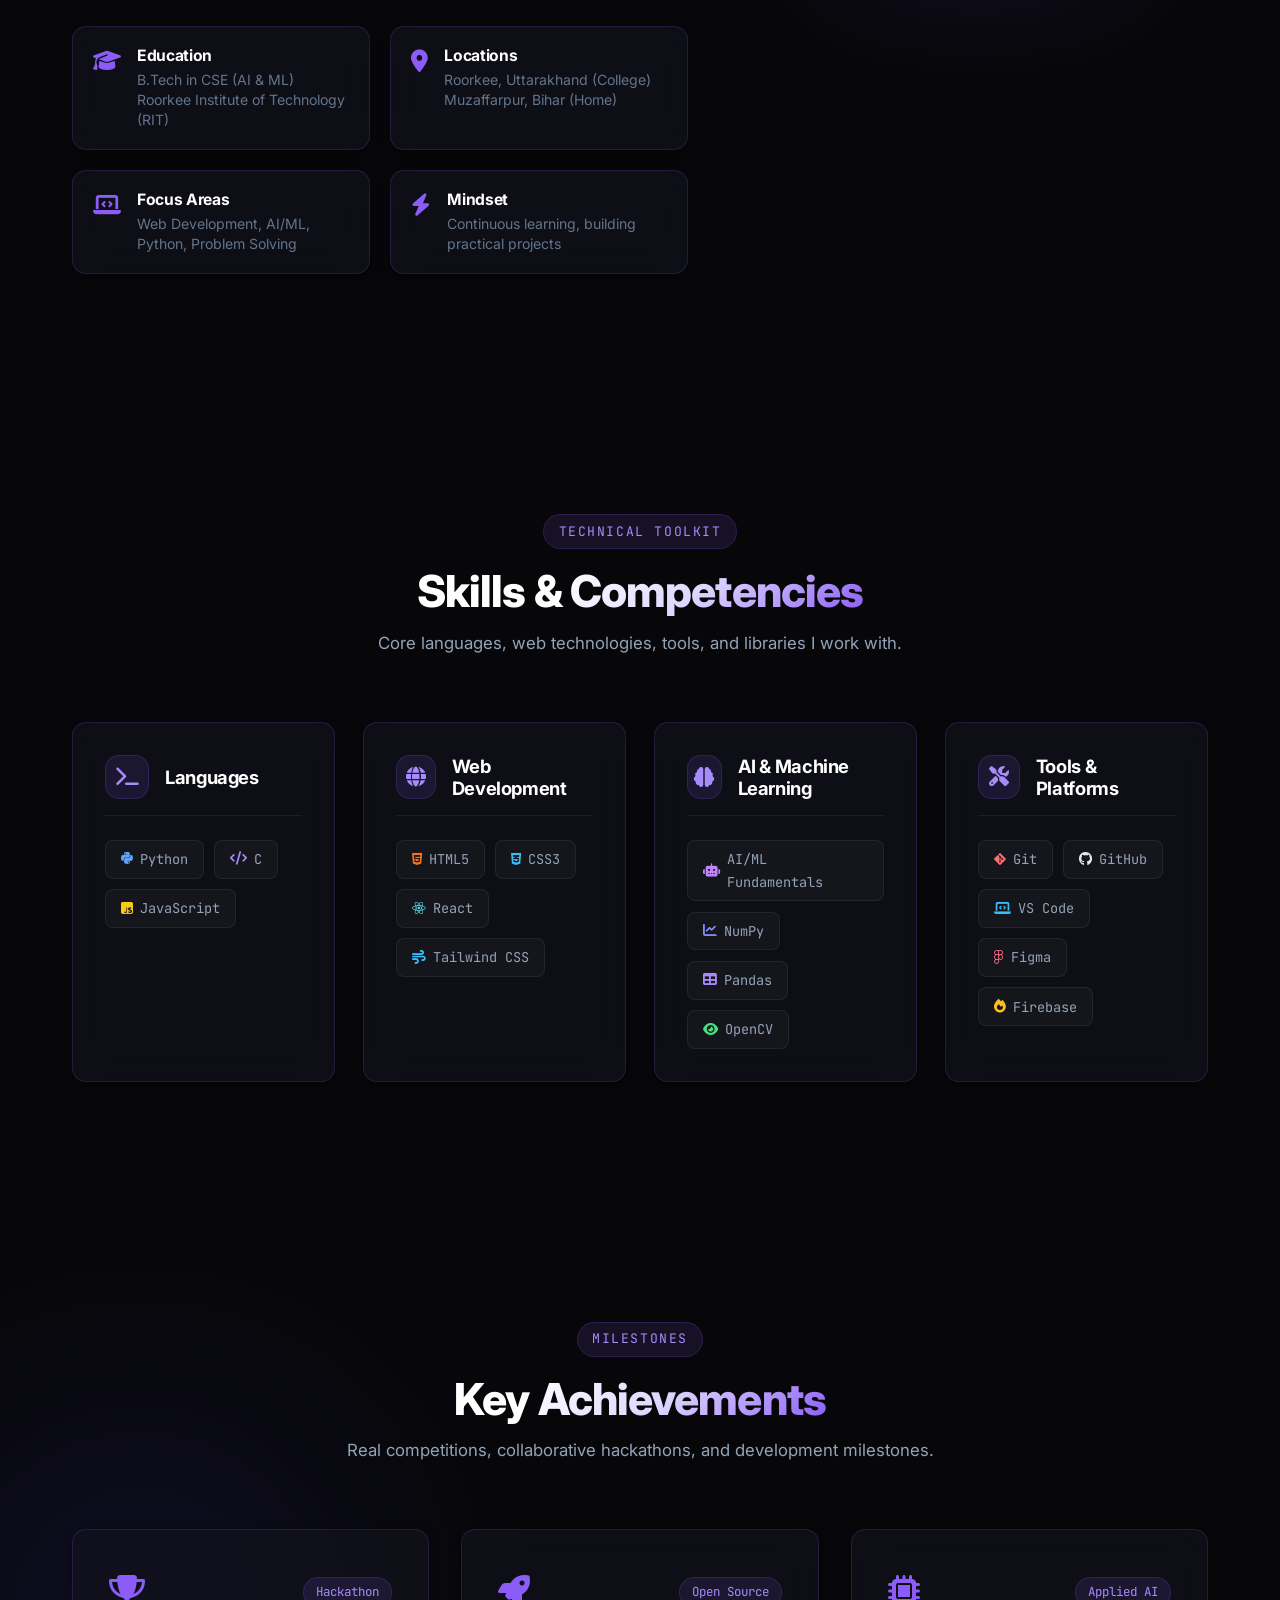
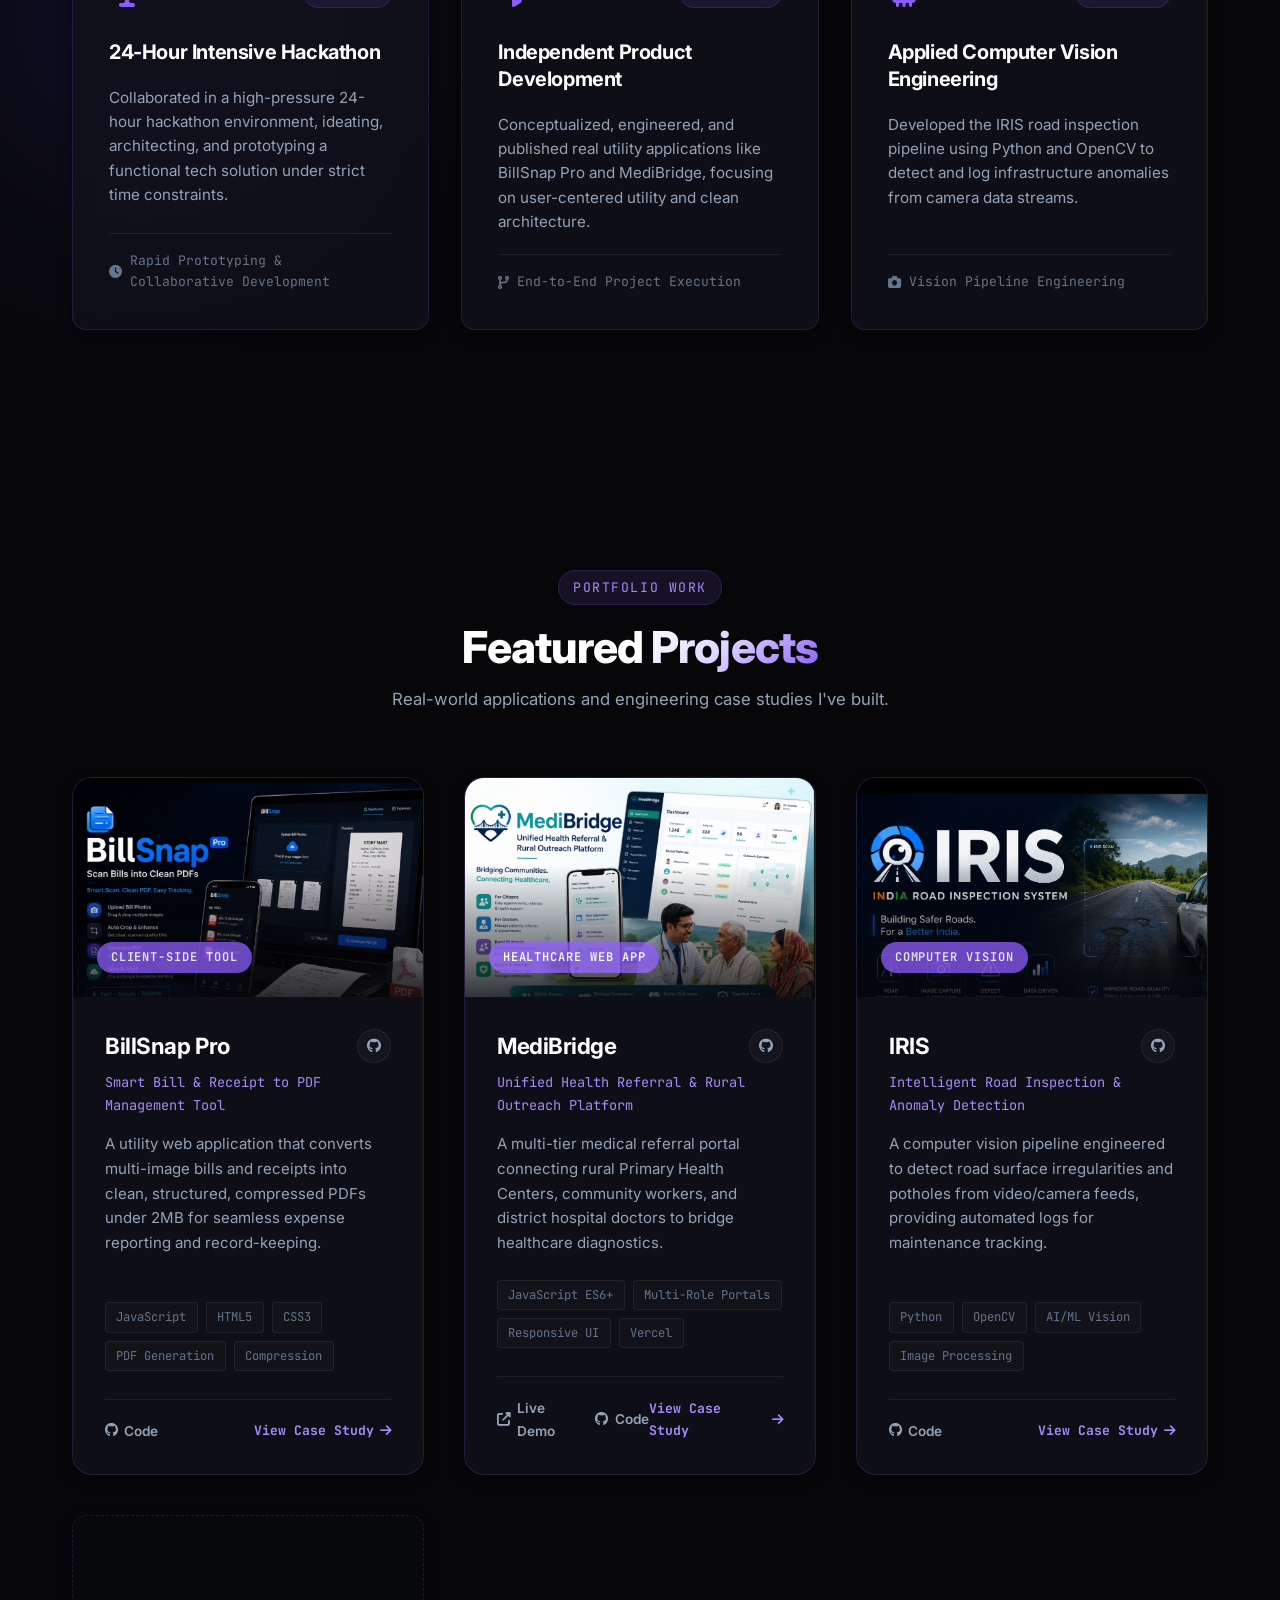
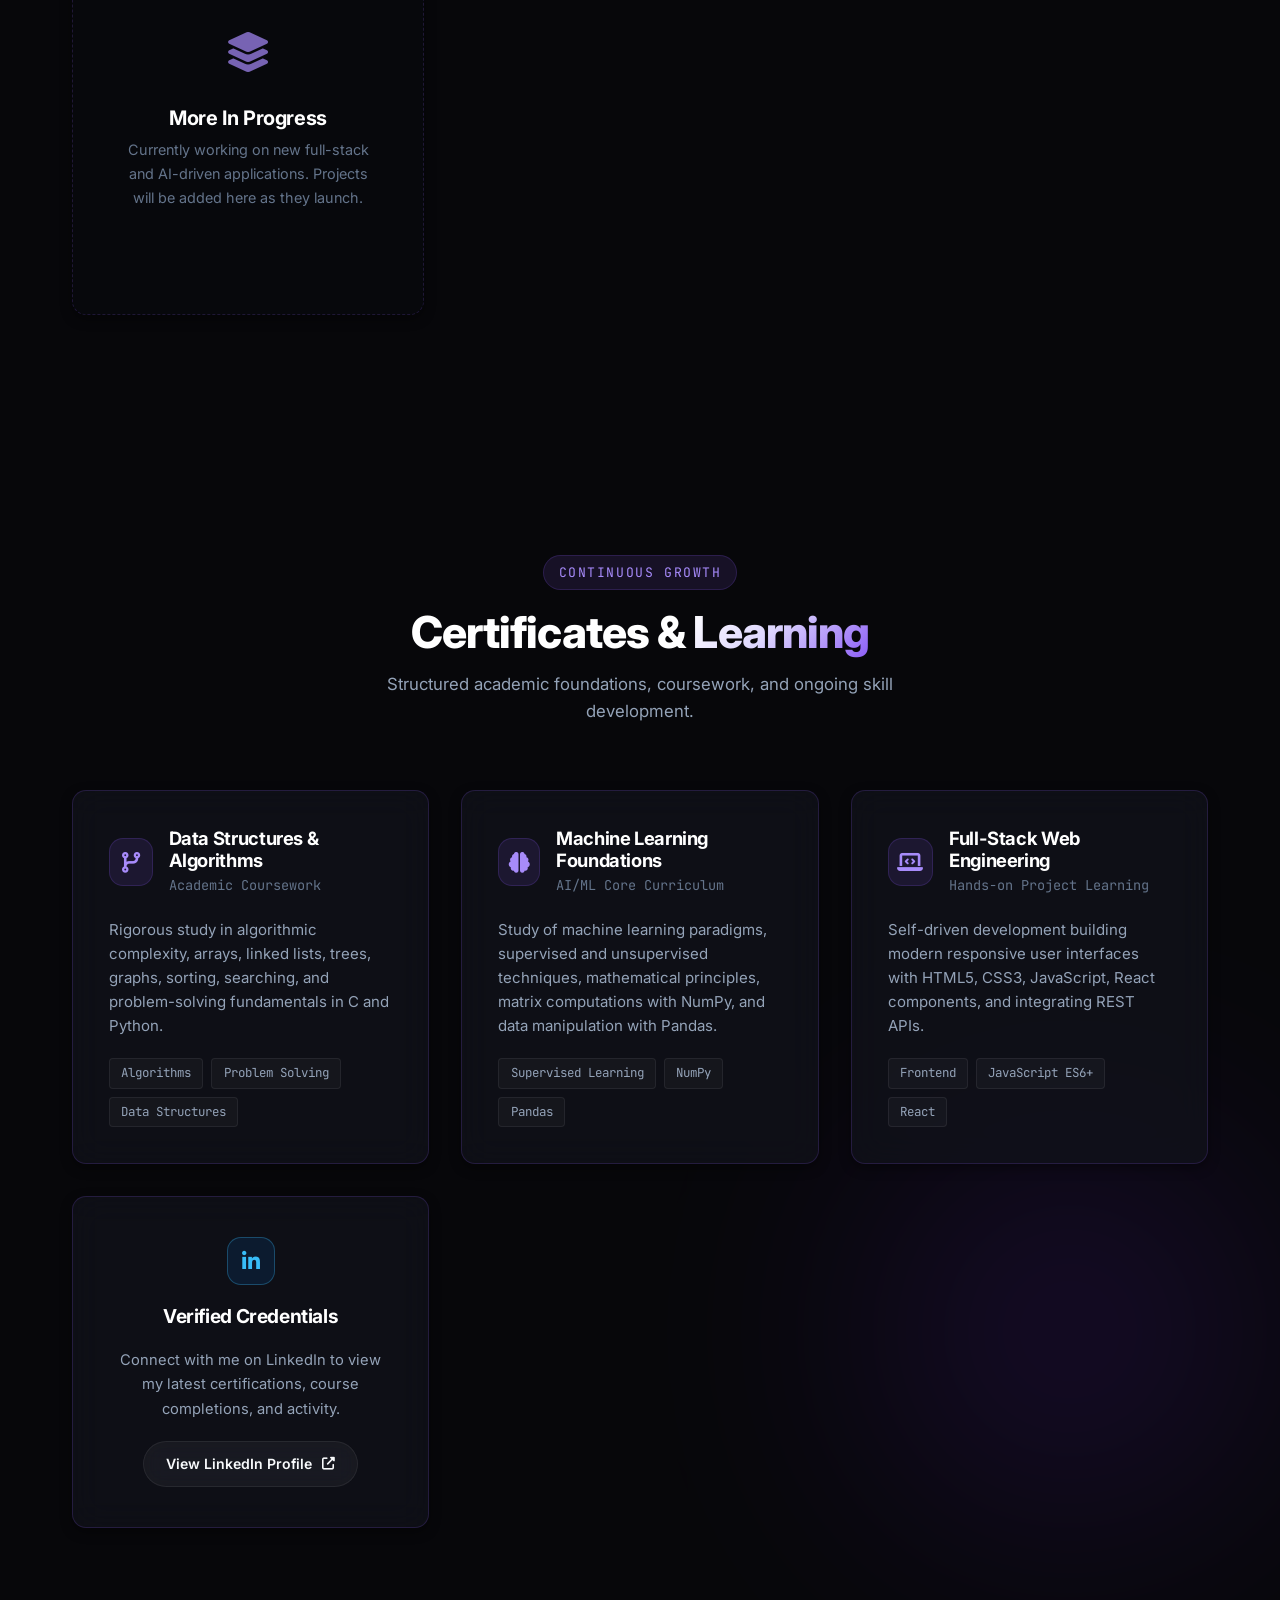
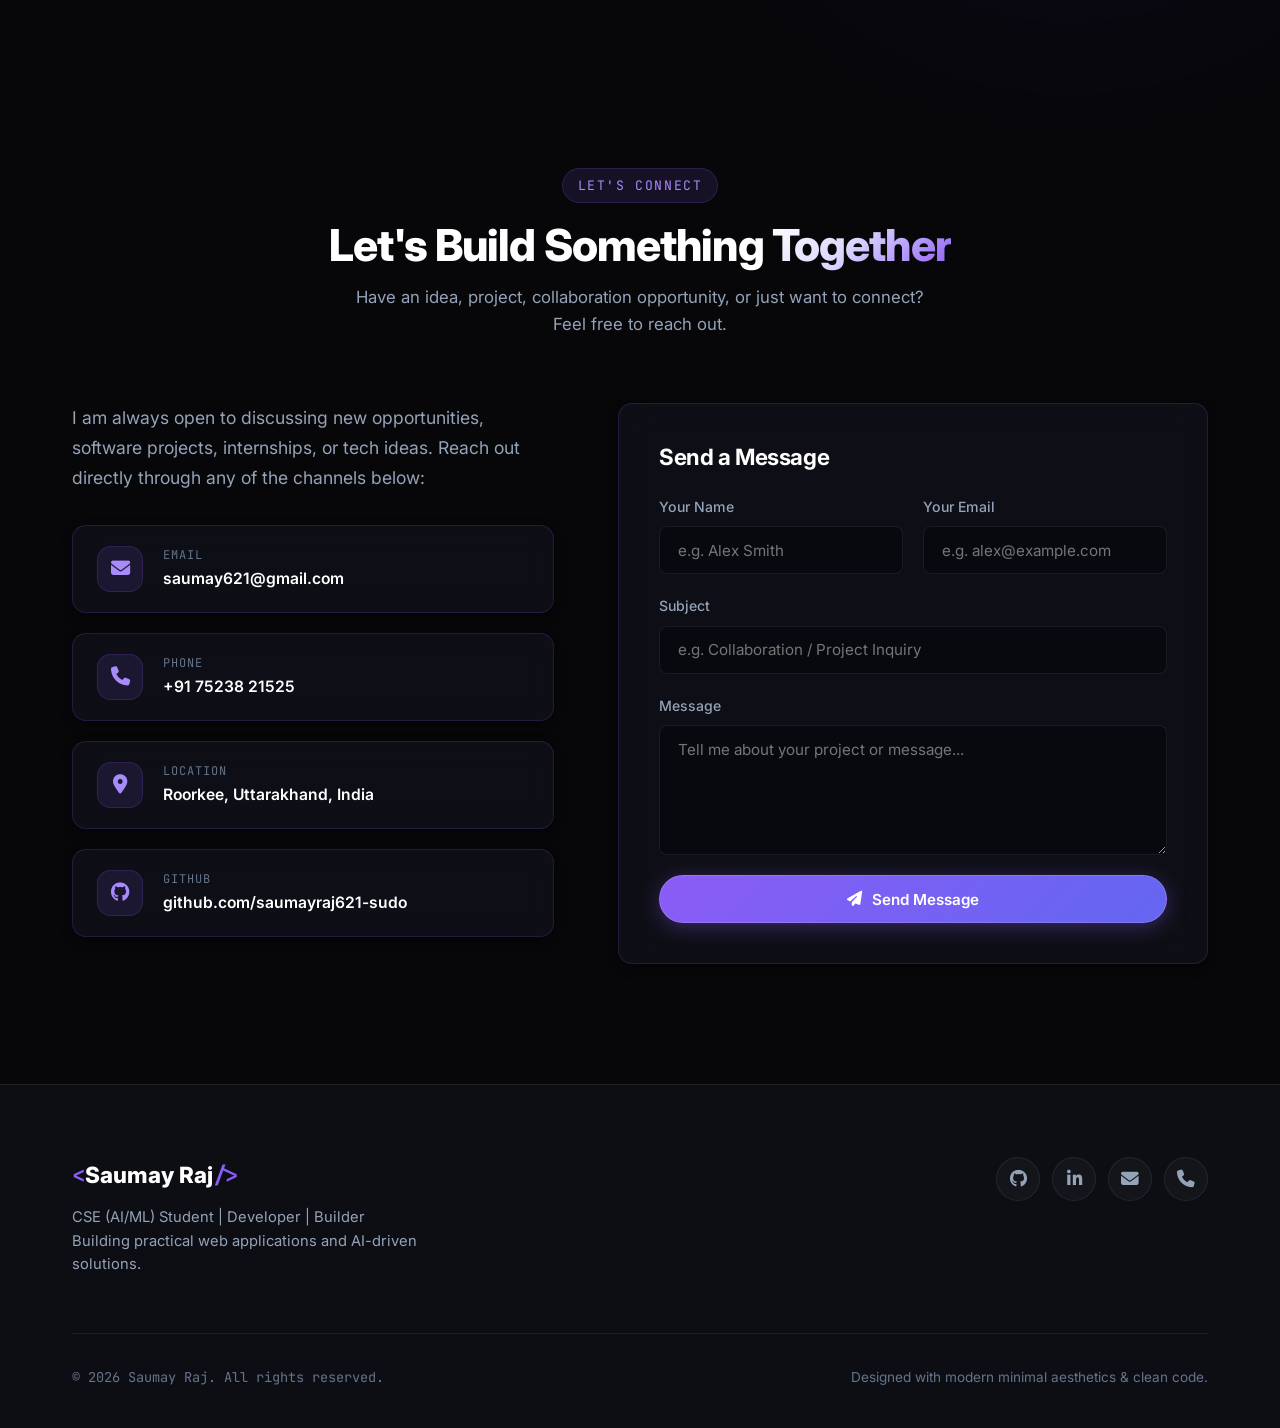
==== commit fbbf8add: "Update index.html" ====
--- a/index.html
+++ b/index.html
@@ -119,7 +119,7 @@
         <div class="hero-blend-wrapper">
           <div class="hero-glow-backdrop"></div>
           <div class="hero-blend-container">
-            <img src="assets/hero_workspace.png" alt="Developer Workspace with coding monitors" class="hero-blend-img" />
+            <img src="assets/developer_workspace_uploaded.png" alt="Developer Workspace with coding monitors" class="hero-blend-img" />
             <div class="hero-blend-vignette"></div>
           </div>
         </div>
@@ -737,4 +737,4 @@
   <!-- JavaScript -->
   <script src="script.js"></script>
 </body>
-</html>+</html>
